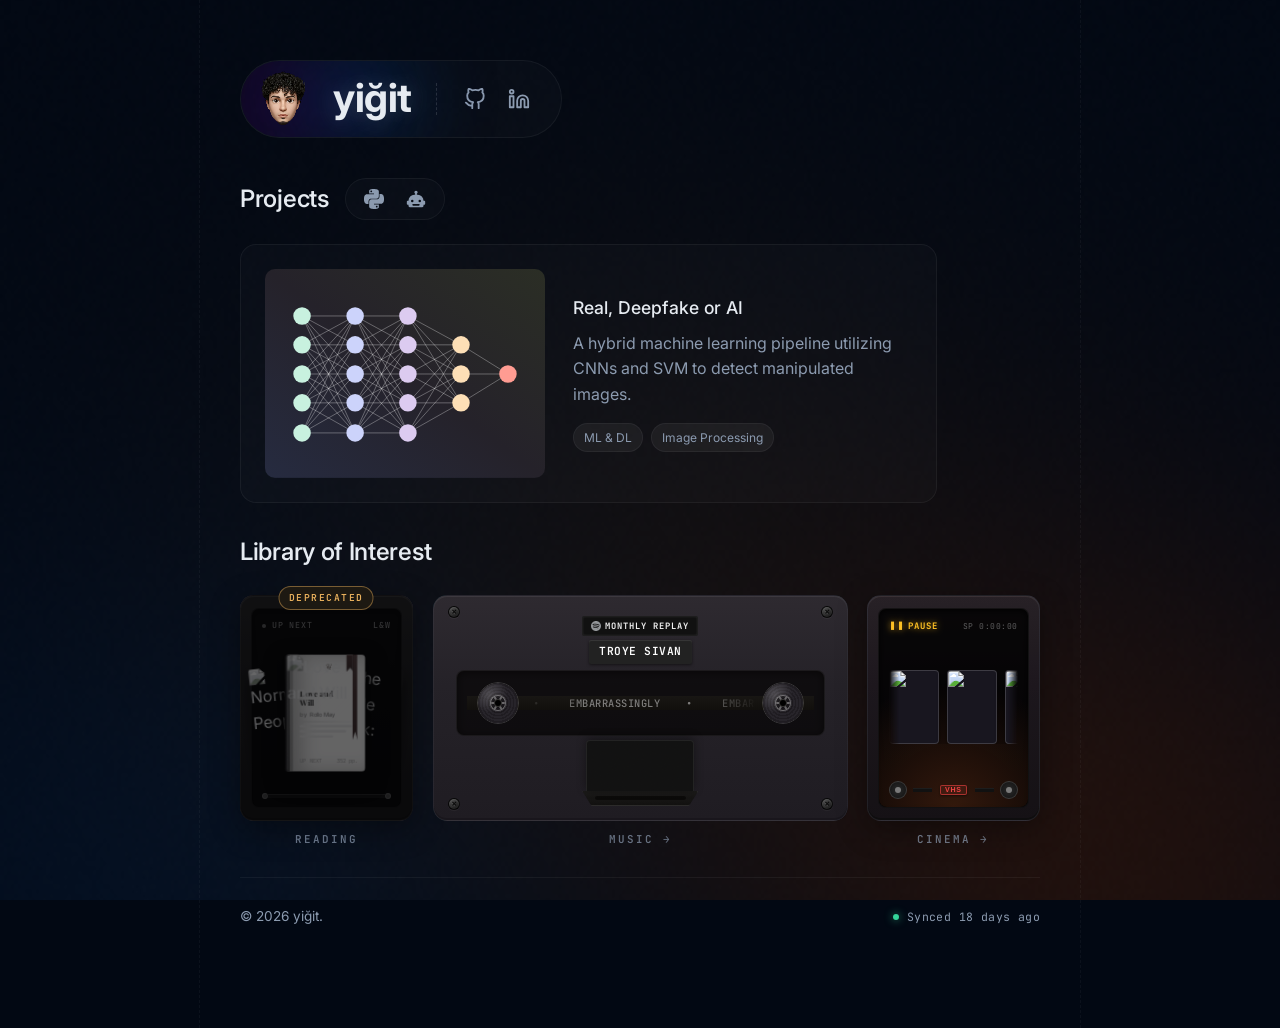
==== index.html @ b2c23e12 "Batch E: defer hidden Music panes, align fonts, optimize mesh painter (B-08, WK-02, B-16, B-17, B-19" ====
<!DOCTYPE html>
<html lang="en">

<head>
    <meta charset="UTF-8">
    <meta name="viewport" content="width=device-width, initial-scale=1.0">
    <title>yiğit | Portfolio</title>
    <meta name="description" content="yiğit's portfolio: machine learning projects, plus live feeds of the music, films and books I'm into.">
    <link rel="canonical" href="https://simplyigit.me/">
    <link rel="icon" href="/favicon.ico" sizes="16x16 32x32 48x48">
    <link rel="icon" type="image/png" sizes="192x192" href="/images/icon-192.png">
    <link rel="apple-touch-icon" href="/apple-touch-icon.png">
    <meta name="theme-color" content="#020813">
    <meta property="og:type" content="website">
    <meta property="og:site_name" content="yiğit">
    <meta property="og:title" content="yiğit | Portfolio">
    <meta property="og:description" content="yiğit's portfolio: machine learning projects, plus live feeds of the music, films and books I'm into.">
    <meta property="og:url" content="https://simplyigit.me/">
    <meta property="og:image" content="https://simplyigit.me/images/og/home.jpg">
    <meta property="og:image:width" content="1200">
    <meta property="og:image:height" content="630">
    <meta name="twitter:card" content="summary_large_image">
    <!-- Preconnect to Google Fonts & Image CDN -->
    <link rel="preconnect" href="https://fonts.googleapis.com">
    <link rel="preconnect" href="https://fonts.gstatic.com" crossorigin>
    <link rel="preconnect" href="https://wsrv.nl">
    <link rel="preconnect" href="https://i.scdn.co">
    <link rel="dns-prefetch" href="https://wsrv.nl">
    <!-- Inter, JetBrains Mono & Playfair Display Fonts -->
    <link href="https://fonts.googleapis.com/css2?family=Inter:wght@400;500;600;700&family=JetBrains+Mono:wght@400;500;600;700&family=Playfair+Display:ital,wght@0,700;1,400&display=swap" rel="stylesheet">
    <link rel="stylesheet" href="/assets/css/base.css?v=7.9">
    <link rel="stylesheet" href="/assets/css/home.css?v=7.8">
    <script src="/assets/js/vt-nav.js?v=7.11"></script>
    <script>window.__PREFETCH_DASHBOARD__ = fetch("/api/dashboard", { priority: "high" }).then(r => r.ok ? r.json() : null).catch(() => null);</script>
    <!-- In <head> and render-blocking: the first frame already holds the content that page
         transitions morph into (deferred like every module script, so it still runs after parsing) -->
    <link rel="modulepreload" href="/assets/js/modules/core.js">
    <link rel="modulepreload" href="/assets/js/modules/avatar-depth.js">
    <link rel="modulepreload" href="/assets/js/modules/cache.js">
    <link rel="modulepreload" href="/assets/js/modules/live-data.js">
    <link rel="modulepreload" href="/assets/js/modules/music-text.js">
    <link rel="modulepreload" href="/assets/js/modules/preview-player.js">
    <link rel="modulepreload" href="/assets/js/modules/genie-morph.js">
    <script type="module" src="/assets/js/pages/index.js?v=7.13" blocking="render"></script>
</head>

<body>
    <div id="ambient-mesh" aria-hidden="true">
        <div class="orb orb-1"></div>
        <div class="orb orb-2"></div>
        <div class="orb orb-3"></div>
    </div>
    <div class="container fade-in">
        <header class="hero home-hero fade-in">

            <div class="social-tube unified-hero-tube">
                <div class="hero-glow-1"></div>
                <div class="hero-glow-2"></div>
                <img src="/images/pp.webp" alt="Memoji" class="avatar-memoji" fetchpriority="high" width="52" height="52">
                <h1 class="gradient-text hero-name">yiğit</h1>

                <div class="hero-social-divider">
                    <a href="https://github.com/simplyigit" target="_blank" rel="noopener noreferrer"
                        class="social-icon github" aria-label="GitHub">
                        <svg viewBox="0 0 24 24" width="22" height="22" stroke="currentColor" stroke-width="2"
                            fill="none" stroke-linecap="round" stroke-linejoin="round" aria-hidden="true" focusable="false">
                            <path
                                d="M9 19c-5 1.5-5-2.5-7-3m14 6v-3.87a3.37 3.37 0 0 0-.94-2.61c3.14-.35 6.44-1.54 6.44-7A5.44 5.44 0 0 0 20 4.77 5.07 5.07 0 0 0 19.91 1S18.73.65 16 2.48a13.38 13.38 0 0 0-7 0C6.27.65 5.09 1 5.09 1A5.07 5.07 0 0 0 5 4.77a5.44 5.44 0 0 0-1.5 3.78c0 5.42 3.3 6.61 6.44 7A3.37 3.37 0 0 0 9 18.13V22">
                            </path>
                        </svg>
                    </a>
                    <a href="https://linkedin.com/in/yiğit-erdem" target="_blank" rel="noopener noreferrer"
                        class="social-icon linkedin" aria-label="LinkedIn">
                        <svg viewBox="0 0 24 24" width="22" height="22" stroke="currentColor" stroke-width="2"
                            fill="none" stroke-linecap="round" stroke-linejoin="round" aria-hidden="true" focusable="false">
                            <path d="M16 8a6 6 0 0 1 6 6v7h-4v-7a2 2 0 0 0-2-2 2 2 0 0 0-2 2v7h-4v-7a6 6 0 0 1 6-6z">
                            </path>
                            <rect x="2" y="9" width="4" height="12"></rect>
                            <circle cx="4" cy="4" r="2"></circle>
                        </svg>
                    </a>
                </div>
            </div>
        </header>

        <main>
        <section class="section">
            <div class="section-header">
                <h2 class="section-title">Projects</h2>
                <div class="social-tube tech-tube">
                    <span class="social-icon python"
                        role="img" aria-label="Python" title="Python">
                        <svg viewBox="0 0 24 24" width="20" height="20" fill="currentColor" class="tech-icon python"
                            aria-hidden="true">
                            <title>Python</title>
                            <path
                                d="M14.25.18l.9.2.73.26.59.3.45.32.34.34.25.34.16.33.1.3.04.26.02.2-.01.13V8.5l-.05.63-.13.55-.21.46-.26.38-.3.31-.33.25-.35.19-.35.14-.33.1-.3.07-.26.04-.21.02H8.77l-.69.05-.59.14-.5.22-.41.27-.33.32-.27.35-.2.36-.15.37-.1.35-.07.32-.04.27-.02.21v3.06H3.17l-.21-.03-.28-.07-.32-.12-.35-.18-.36-.26-.36-.36-.35-.46-.32-.59-.28-.73-.21-.88-.14-1.05-.05-1.23.06-1.22.16-1.04.24-.87.32-.71.36-.57.4-.44.42-.33.42-.24.4-.16.36-.1.32-.05.24-.01h.16l.06.01h8.16v-.83H6.18l-.01-2.75-.02-.37.05-.34.11-.31.17-.28.25-.26.31-.23.38-.2.44-.18.51-.15.58-.12.64-.1.71-.06.77-.04.84-.02 1.27.05zm-6.3 1.98l-.23.33-.08.41.08.41.23.34.33.22.41.09.41-.09.33-.22.23-.34.08-.41-.08-.41-.23-.33-.33-.22-.41-.09-.41.09zm13.09 3.95l.28.06.32.12.35.18.36.27.36.35.35.47.32.59.28.73.21.88.14 1.04.05 1.23-.06 1.23-.16 1.04-.24.86-.32.71-.36.57-.4.45-.42.33-.42.24-.4.16-.36.09-.32.05-.24.02-.16-.01h-8.22v.82h5.84l.01 2.76.02.36-.05.34-.11.31-.17.29-.25.25-.31.24-.38.2-.44.17-.51.15-.58.13-.64.09-.71.07-.77.04-.84.01-1.27-.04-1.07-.14-.9-.2-.73-.25-.59-.3-.45-.33-.34-.34-.25-.34-.16-.33-.1-.3-.04-.25-.02-.2.01-.13v-5.34l.05-.64.13-.54.21-.46.26-.38.3-.32.33-.24.35-.2.35-.14.33-.1.3-.06.26-.04.21-.02.13-.01h5.84l.69-.05.59-.14.5-.21.41-.28.33-.32.27-.35.2-.36.15-.36.1-.35.07-.32.04-.28.02-.21V6.07h2.09l.14.01zm-6.47 14.25l-.23.33-.08.41.08.41.23.33.33.23.41.08.41-.08.33-.23.23-.33.08-.41-.08-.41-.23-.33-.33-.23-.41-.08-.41.08z" />
                        </svg>
                    </span>

                    <span class="social-icon ai"
                        role="img" aria-label="Artificial Intelligence" title="Artificial Intelligence">
                        <svg viewBox="0 0 24 24" width="20" height="20" fill="currentColor" class="tech-icon ai"
                            aria-hidden="true">
                            <title>Artificial Intelligence</title>
                            <path
                                d="M12 2a2 2 0 0 1 2 2c0 .74-.4 1.39-1 1.73V7h1a7 7 0 0 1 7 7h1a1 1 0 0 1 1 1v3a1 1 0 0 1-1 1h-1v1a2 2 0 0 1-2 2H5a2 2 0 0 1-2-2v-1H2a1 1 0 0 1-1-1v-3a1 1 0 0 1 1-1h1a7 7 0 0 1 7-7h1V5.73c-.6-.34-1-.99-1-1.73a2 2 0 0 1 2-2zM7.5 13a1.5 1.5 0 1 0 0 3 1.5 1.5 0 0 0 0-3zm9 0a1.5 1.5 0 1 0 0 3 1.5 1.5 0 0 0 0-3zm-8 5a1 1 0 0 0 0 2h7a1 1 0 1 0 0-2h-7z" />
                        </svg>
                    </span>
                </div>
            </div>
            <div class="projects-grid-complex" id="projects-container">
                <!-- Projects will be injected by index.js -->
            </div>
        </section>

        <section class="section">
            <div class="section-header">
                <h2 class="section-title">Library of Interest</h2>
            </div>
            <div class="library-grid">

                <!-- Books (left) - 3D Book Showcase -->
                <div class="book-link is-deprecated" id="book-card" role="group" aria-label="Reading, deprecated: Goodreads no longer shares reading data" data-caption="Reading">
                    <span class="deprecated-badge" aria-hidden="true">Deprecated</span>
                    <div class="hero-book-body">
                        <div class="book-bay">
                            <div class="book-bay-header">
                                <div class="book-bay-indicator">
                                    <span class="book-bay-dot"></span>
                                    <span id="book-bay-status">READING</span>
                                </div>
                                <div class="book-bay-counter" id="book-bay-initials">L&W</div>
                            </div>

                            <div class="book-shelf-stage" id="index-books-container">
                                <div class="book-shelf-item book-shelf-left">
                                    <div class="spine-bounce sk-book-side"></div>
                                </div>
                                <div class="book-shelf-item book-shelf-right">
                                    <div class="spine-bounce sk-book-side"></div>
                                </div>
                                <div class="book-shelf-item book-shelf-center" id="hero-book-wrapper">
                                    <div class="book-3d-obj" id="hero-book-obj">
                                        <div class="book-obj-spine"></div>
                                        <div class="book-obj-base">
                                            <div class="book-pages-edge-right"></div>
                                        </div>
                                        <div class="book-front-cover-assembly">
                                            <div class="book-cover-outside">
                                                <div class="spine-bounce sk-book-hero"></div>
                                            </div>
                                        </div>
                                    </div>
                                </div>
                            </div>

                            <div class="book-shelf-ledge">
                                <div class="shelf-rivet"></div>
                                <div class="shelf-plank"></div>
                                <div class="shelf-rivet"></div>
                            </div>
                        </div>
                    </div>
                </div>

                <!-- Cassette (center). The slot also holds the preview button, which can't live inside the link -->
                <div class="cassette-slot" id="cassette-slot">
                <a href="/library/music" class="cassette-link fun-aoty" id="cassette-card" data-caption="Music">
                    <span class="visually-hidden">Music: my most played tracks this month</span>
                    <div class="cassette-body" id="cassette-body" aria-hidden="true">
                        <div class="cassette-screw screw-tl"></div>
                        <div class="cassette-screw screw-tr"></div>

                        <!-- Top Label: Brand & Artist -->
                        <div class="cassette-label-top">
                            <div class="cassette-label-brand">
                                <svg viewBox="0 0 24 24" width="10" height="10" fill="currentColor" aria-hidden="true" focusable="false">
                                    <path
                                        d="M12 0C5.4 0 0 5.4 0 12s5.4 12 12 12 12-5.4 12-12S18.66 0 12 0zm5.521 17.34c-.24.359-.66.48-1.021.24-2.82-1.74-6.36-2.101-10.561-1.141-.418.122-.779-.179-.899-.539-.12-.421.18-.78.54-.9 4.56-1.021 8.52-.6 11.64 1.32.42.18.54.659.3 1.02zm1.44-3.3c-.301.42-.841.6-1.262.3-3.239-1.98-8.159-2.58-11.939-1.38-.479.12-1.02-.12-1.14-.6-.12-.48.12-1.021.6-1.141C9.6 9.9 15 10.561 18.72 12.84c.361.181.54.78.24 1.2zm.12-3.36C15.24 8.4 8.82 8.16 5.16 9.301c-.6.179-1.2-.181-1.38-.721-.18-.601.18-1.2.72-1.38 4.26-1.26 11.28-1.02 15.721 1.621.539.3.719 1.02.419 1.56-.239.54-.959.72-1.56.3z" />
                                </svg>
                                <span>MONTHLY REPLAY</span>
                            </div>
                            <div class="cassette-label-artist" id="cassette-artist-name">
                                <div class="spine-bounce sk-artist"></div>
                            </div>
                        </div>

                        <!-- Centered Window: Spools & Song Title -->
                        <div class="cassette-window">
                            <div class="tape-strand"></div>

                            <div class="spool spool-left" id="spool-left">
                                <div class="spool-inner">
                                    <div class="spool-hub">
                                        <div class="spool-spoke"></div>
                                        <div class="spool-spoke"></div>
                                        <div class="spool-spoke"></div>
                                    </div>
                                </div>
                            </div>

                            <div class="cassette-song-on-tape" id="cassette-song-title">
                                <div class="cassette-song-marquee">
                                    <div class="spine-bounce sk-title"></div>
                                </div>
                            </div>

                            <div class="spool spool-right" id="spool-right">
                                <div class="spool-inner">
                                    <div class="spool-hub">
                                        <div class="spool-spoke"></div>
                                        <div class="spool-spoke"></div>
                                        <div class="spool-spoke"></div>
                                    </div>
                                </div>
                            </div>
                        </div>

                        <!-- Bottom Shield: Cover Art -->
                        <div class="cassette-bottom-area">
                            <div class="cassette-cover-art-wrapper">
                                <div class="cassette-cover-art" id="cassette-cover-art"></div>
                            </div>
                            <div class="cassette-head">
                                <div class="cassette-head-inner"></div>
                            </div>
                        </div>

                        <div class="cassette-screw screw-bl"></div>
                        <div class="cassette-screw screw-br"></div>
                    </div>
                </a>
                <!-- Deck key: plays a 30-second preview of the #1 track (shown once the data has one) -->
                <button type="button" class="cassette-play" id="cassette-play" aria-pressed="false" hidden>
                    <svg class="cassette-play-icon icon-play" viewBox="0 0 10 10" width="8" height="8" aria-hidden="true"><path d="M1.5 .5v9L9 5z" fill="currentColor"/></svg>
                    <svg class="cassette-play-icon icon-pause" viewBox="0 0 10 10" width="8" height="8" aria-hidden="true"><path d="M1.5 1H4v8H1.5zM6 1h2.5v8H6z" fill="currentColor"/></svg>
                    <span class="cassette-play-time" id="cassette-play-time">0:30</span>
                </button>
                </div>

                <!-- Movies (right) - Retro VHS Cassette -->
                <a href="/library/cinema" class="vhs-link" id="vhs-card" data-caption="Cinema">
                    <span class="visually-hidden">Cinema: films I've watched lately</span>
                    <div class="vhs-body" aria-hidden="true">
                        <!-- Recessed Acrylic Tape Bay with OSD, Framed Covers, and Spools -->
                        <div class="vhs-tape-bay">
                            <div class="vhs-bay-header">
                                <div class="vhs-osd">
                                    <span class="vhs-osd-state state-play">
                                        <span class="vhs-osd-icon">▶</span> PLAY
                                    </span>
                                    <span class="vhs-osd-state state-pause">
                                        <span class="vhs-osd-icon">❚❚</span> PAUSE
                                    </span>
                                </div>
                                <div class="vhs-tape-counter">SP 0:00:00</div>
                            </div>

                            <!-- Horizontal Filmstrip Viewport -->
                            <div class="vhs-filmstrip-viewport" id="index-movies-container">
                                <div class="vhs-filmstrip-track">
                                    <div class="vhs-filmstrip-item"><div class="spine-bounce sk-poster"></div></div>
                                    <div class="vhs-filmstrip-item"><div class="spine-bounce sk-poster"></div></div>
                                    <div class="vhs-filmstrip-item"><div class="spine-bounce sk-poster"></div></div>
                                    <div class="vhs-filmstrip-item"><div class="spine-bounce sk-poster"></div></div>
                                </div>
                            </div>

                            <!-- Mini tape spools, magnetic tape strip, and VHS badge -->
                            <div class="vhs-bay-bottom">
                                <div class="vhs-mini-spool left"><div class="vhs-mini-spool-inner"></div></div>
                                <div class="vhs-spool-badge-row">
                                    <div class="vhs-tape-strip"></div>
                                    <span class="vhs-tag-red">VHS</span>
                                    <div class="vhs-tape-strip"></div>
                                </div>
                                <div class="vhs-mini-spool right"><div class="vhs-mini-spool-inner"></div></div>
                            </div>
                        </div>
                    </div>
                </a>
            </div>
        </section>

        </main>

        <footer>
            <p>&copy; 2026 yiğit.</p>
            <p class="footer-sync" id="footer-sync" hidden><span class="footer-sync-dot" aria-hidden="true"></span><time></time></p>
        </footer>
    </div>
</body>


</html>
---- assets/css/base.css ----
:root {
    --bg-color: #020813;
    --text-primary: #e6ebf1;
    --text-secondary: #8c9bb0;
    --card-bg: rgba(255, 255, 255, 0.02);
    --card-border: rgba(255, 255, 255, 0.05);
    --card-hover-border: rgba(0, 54, 143, 0.6);
    --accent: #00368f;
    --accent-color: #00368f;
    --blob-1: rgba(0, 54, 143, 0.25);
    --blob-2: rgba(255, 140, 0, 0.1);
}

@view-transition {
    navigation: auto;
}

/* Arriving via a page crossfade: skip the page's own fade-in so the incoming snapshot is fully
   painted (otherwise Safari crossfades into a near-invisible page, then fades it in again = flicker).
   Duration is zeroed rather than removing the animation, so dropping the class later never restarts it. */
html.vt-nav .fade-in {
    animation-duration: 0s !important;
    animation-delay: 0s !important;
}

.library-nav {
    view-transition-name: library-nav;
}

html {
    background-color: var(--bg-color);
}

body {
    background-color: transparent;
    color: var(--text-primary);
    font-family: 'Inter', -apple-system, BlinkMacSystemFont, "Segoe UI", Roboto, Helvetica, Arial, sans-serif;
    margin: 0;
    padding: 0;
    min-height: 100vh;
    overflow-x: hidden;
    position: relative;
    line-height: 1.6;
}

#ambient-mesh {
    position: fixed;
    top: 0;
    left: 0;
    width: 100vw;
    height: 100vh;
    width: 100dvw;
    height: 100dvh;
    z-index: -2;
    overflow: hidden;
    pointer-events: none;
}

/* Orbs provide the instant pre-JS fallback; once initAmbientMesh() runs (~5ms),
   a single floating-point triangular-dithered <canvas> takes over for zero 8-bit banding. */
.ambient-mesh-canvas {
    position: absolute;
    left: 0;
    top: -12vh;
    width: 100vw;
    height: 124vh;
    width: 100dvw;
    height: 124dvh;
    pointer-events: none;
    will-change: transform;
    transform: translate3d(0, 0, 0);
    transition: opacity 0.9s ease;
}

/* A retinted mesh (setAmbientTint) fades in over the previous one */
.ambient-mesh-canvas.is-entering {
    opacity: 0;
}

#ambient-mesh.canvas-ready .orb {
    display: none;
}

.orb {
    position: absolute;
    border-radius: 50%;
    top: 0;
    left: 0;
}

.orb-1 {
    width: calc(70vw + 480px);
    height: calc(70vh + 480px);
    background: radial-gradient(closest-side,
            rgba(16, 113, 239, 0.068) 0%,
            rgba(16, 113, 239, 0.062) 15%,
            rgba(16, 113, 239, 0.048) 32%,
            rgba(16, 113, 239, 0.031) 50%,
            rgba(16, 113, 239, 0.016) 68%,
            rgba(16, 113, 239, 0.005) 85%,
            rgba(16, 113, 239, 0) 100%);
    transform: translate3d(calc(var(--bg-x1, 20vw) - 50%), calc(var(--bg-y1, 20vh) - 50%), 0);
}

.orb-2 {
    width: calc(60vw + 480px);
    height: calc(60vh + 480px);
    background: radial-gradient(closest-side,
            rgba(170, 0, 239, 0.088) 0%,
            rgba(170, 0, 239, 0.08) 15%,
            rgba(170, 0, 239, 0.062) 32%,
            rgba(170, 0, 239, 0.04) 50%,
            rgba(170, 0, 239, 0.02) 68%,
            rgba(170, 0, 239, 0.007) 85%,
            rgba(170, 0, 239, 0) 100%);
    transform: translate3d(calc(var(--bg-x2, 80vw) - 50%), calc(var(--bg-y2, 80vh) - 50%), 0);
}

.orb-3 {
    width: calc(80vw + 480px);
    height: calc(80vh + 480px);
    background: radial-gradient(closest-side,
            rgba(0, 226, 203, 0.05) 0%,
            rgba(0, 226, 203, 0.045) 15%,
            rgba(0, 226, 203, 0.035) 32%,
            rgba(0, 226, 203, 0.023) 50%,
            rgba(0, 226, 203, 0.012) 68%,
            rgba(0, 226, 203, 0.004) 85%,
            rgba(0, 226, 203, 0) 100%);
    transform: translate3d(calc(var(--bg-x3, 50vw) - 50%), calc(var(--bg-y3, 50vh) - 50%), 0);
}

.container {
    max-width: 800px;
    margin: 0 auto;
    padding: 60px 40px 100px 40px;
    border-left: 1px dashed rgba(255, 255, 255, 0.04);
    border-right: 1px dashed rgba(255, 255, 255, 0.04);
}

.hero {
    margin-bottom: 40px;
    display: flex;
    flex-direction: column;
    gap: 12px;
}

h1 {
    font-size: 3rem;
    font-weight: 700;
    letter-spacing: -0.5px;
    margin: 0;
}

::selection {
    background: rgba(0, 54, 143, 0.6);
    color: #fff;
}

h2.section-title {
    font-size: 1.5rem;
    font-weight: 550;
    margin: 0 0 24px 0;
    color: var(--text-primary);
    letter-spacing: -0.3px;
    opacity: 0.9;
}

h3 {
    font-size: 1.1rem;
    font-weight: 500;
    margin: 0 0 8px 0;
}

p {
    color: var(--text-secondary);
    font-size: 1rem;
    margin: 0;
}

.hero .subtitle {
    font-size: 1.2rem;
    max-width: 500px;
}

.section {
    margin-bottom: 30px;
}


/* Layout overrides */
.glass-card {
    background: var(--card-bg);
    border: 1px solid var(--card-border);
    backdrop-filter: blur(16px);
    -webkit-backdrop-filter: blur(16px);
    border-radius: 16px;
    padding: 24px;
    transition: transform 0.6s cubic-bezier(0.16, 1, 0.3, 1), box-shadow 0.6s cubic-bezier(0.16, 1, 0.3, 1), border-color 0.6s ease;
    position: relative;
    overflow: hidden;
    text-decoration: none;
    color: inherit;
    display: flex;
}

.glass-card::before {
    content: '';
    position: absolute;
    top: 0;
    left: 0;
    right: 0;
    bottom: 0;
    background: radial-gradient(600px circle at var(--mouse-x) var(--mouse-y), rgba(255, 255, 255, 0.035), transparent 45%);
    opacity: 0;
    transition: opacity 0.8s ease;
    pointer-events: none;
}

.glass-card:hover {
    border-color: var(--card-hover-border);
    box-shadow: 0 10px 40px -10px rgba(0, 0, 0, 0.6);
}

.glass-card:hover::before {
    opacity: 1;
}

.arrow {
    transition: transform 0.3s ease;
    display: inline-block;
}

.list-card {
    flex-direction: row;
    justify-content: space-between;
    align-items: center;
    padding: 24px 32px;
}

.back-btn,
.repo-btn {
    display: inline-flex;
    padding: 10px 16px;
    align-items: center;
    justify-content: center;
    border-radius: 12px;
    width: max-content;
    height: fit-content;
    font-size: 0.95rem;
    font-weight: 500;
}

.social-tube {
    display: flex;
    gap: 16px;
    align-items: center;
    background: var(--card-bg);
    border: 1px solid var(--card-border);
    backdrop-filter: blur(16px);
    -webkit-backdrop-filter: blur(16px);
    border-radius: 50px;
    padding: 8px 20px;
    height: fit-content;
    position: relative;
    overflow: hidden;
}

footer {
    border-top: 1px solid var(--card-border);
    padding-top: 28px;
    display: flex;
    align-items: center;
    justify-content: space-between;
    flex-wrap: wrap;
    gap: 10px 24px;
    font-size: 0.85rem;
    color: var(--text-secondary);
}

footer p {
    font-size: inherit;
}

/* "Synced 12 min ago": when the hourly data sync last ran (core.js showSyncedAt) */
.footer-sync {
    display: inline-flex;
    align-items: center;
    gap: 8px;
    font-family: 'JetBrains Mono', ui-monospace, SFMono-Regular, Menlo, monospace;
    font-size: 0.72rem;
    letter-spacing: 0.4px;
}

.footer-sync[hidden] {
    display: none;
}

.footer-sync-dot {
    width: 6px;
    height: 6px;
    border-radius: 50%;
    background: #34d399;
    box-shadow: 0 0 8px rgba(52, 211, 153, 0.7);
}

/* Animations */
.reveal {
    opacity: 0;
    transform: translateY(30px) scale(0.98);
    transition: all 0.8s cubic-bezier(0.16, 1, 0.3, 1);
}

.reveal.active {
    opacity: 1;
    transform: translateY(0) scale(1);
}

.fade-in {
    opacity: 0;
    transform: translateY(20px);
    animation: fadeIn 0.8s cubic-bezier(0.16, 1, 0.3, 1) forwards;
}

@keyframes fadeIn {
    to {
        opacity: 1;
        transform: translateY(0);
    }
}

.delay-1 {
    animation-delay: 0.1s;
}

.shelf-plank {
    flex: 1;
    height: 3px;
    background: #111;
    border-top: 1px solid rgba(255, 255, 255, 0.08);
    box-shadow: 0 -1px 3px rgba(0, 0, 0, 0.5);
}

.shelf-rivet {
    width: 4px;
    height: 4px;
    border-radius: 50%;
    background: #444;
    border: 1px solid rgba(255, 255, 255, 0.1);
}

/* Don't animate marquee while loading skeleton is displayed */
.cassette-song-marquee:has(.spine-bounce) {
    animation: none;
}

/* Local Hero Glow Layout */
.hero {
    position: relative;
}

.spotify-track-card,
.classical-book-card {
    text-decoration: none !important;
    color: inherit !important;
}


/* Movies Layout Architecture */

  /* Section header */
  .section-title { font-family: 'Inter', -apple-system, sans-serif; font-size: 1.3rem; font-weight: 550; letter-spacing: -0.3px; color: #e6ebf1; margin-bottom: 24px; }


/* ======================================================== */
/*   LIBRARY NAVIGATION (top bar of the library pages)      */
/* ======================================================== */
.library-nav {
    display: inline-flex;
    align-items: center;
    gap: 2px;
    box-sizing: border-box;
    padding: 4px;
    border-radius: 50px;
    background: rgba(255, 255, 255, 0.035);
    border: 1px solid rgba(255, 255, 255, 0.08);
    backdrop-filter: blur(20px);
    -webkit-backdrop-filter: blur(20px);
    box-shadow: 0 8px 32px rgba(0, 0, 0, 0.35), inset 0 1px 0 rgba(255, 255, 255, 0.05);
}

.lib-nav-item {
    --nav-accent: #ffffff;
    display: inline-flex;
    align-items: center;
    justify-content: center;
    gap: 8px;
    padding: 8px 16px;
    border-radius: 50px;
    color: rgba(255, 255, 255, 0.5);
    font-family: 'Inter', -apple-system, BlinkMacSystemFont, sans-serif;
    font-size: 0.85rem;
    font-weight: 500;
    white-space: nowrap;
    text-decoration: none;
    transition: color 0.25s ease, background-color 0.25s ease, box-shadow 0.25s ease;
}

.lib-nav-item svg {
    width: 16px;
    height: 16px;
    flex-shrink: 0;
    fill: none;
    stroke: currentColor;
    stroke-width: 1.8;
    stroke-linecap: round;
    stroke-linejoin: round;
    transition: color 0.25s ease;
}

.lib-nav-item:hover {
    color: rgba(255, 255, 255, 0.9);
    background: rgba(255, 255, 255, 0.05);
}

/* A deprecated page (Reading): shown in place, not a link */
.lib-nav-item.is-disabled,
.lib-nav-item.is-disabled:hover {
    color: rgba(255, 255, 255, 0.52);
    background: none;
    cursor: default;
    text-decoration: line-through;
    text-decoration-color: rgba(255, 255, 255, 0.45);
}

/* The current page: lifted, with its icon in the section's colour */
.lib-nav-item.active {
    color: rgba(255, 255, 255, 0.92);
    font-weight: 600;
}

/* The lift is its own element with its own transition name, so it slides from tab to tab as the
   library pages change instead of crossfading with the labels */
.lib-nav-item {
    position: relative;
}

.lib-nav-item > :not(.lib-nav-highlight) {
    position: relative;
}

.lib-nav-highlight {
    position: absolute;
    inset: 0;
    border-radius: 50px;
    background: rgba(255, 255, 255, 0.07);
    box-shadow: inset 0 0 0 1px rgba(255, 255, 255, 0.1);
    view-transition-name: lib-nav-highlight;
}

::view-transition-group(lib-nav-highlight) {
    animation-duration: 380ms;
    animation-timing-function: cubic-bezier(0.22, 1, 0.36, 1);
}

/* Keyboard shortcut hint (2 / 3, see core.js initLibraryKeys) */
.lib-nav-key {
    font-family: 'JetBrains Mono', ui-monospace, SFMono-Regular, Menlo, monospace;
    font-size: 0.6rem;
    font-weight: 500;
    line-height: 1;
    padding: 2px 4px;
    border-radius: 4px;
    border: 1px solid rgba(255, 255, 255, 0.14);
    color: rgba(255, 255, 255, 0.4);
}

@media (hover: none), (max-width: 768px) {
    .lib-nav-key {
        display: none;
    }
}

/* Muted section tints, only on the current page's icon */
.lib-nav-item.active svg {
    color: var(--nav-accent);
}

.lib-nav-item--cinema { --nav-accent: #8fa5bf; }
.lib-nav-item--music { --nav-accent: #93ad9c; }
.lib-nav-item--reading { --nav-accent: #b8a78d; }

/* Hidden from view, still read by screen readers and search engines (e.g. the library page headings) */
.visually-hidden {
    position: absolute;
    width: 1px;
    height: 1px;
    margin: -1px;
    padding: 0;
    overflow: hidden;
    clip: rect(0 0 0 0);
    white-space: nowrap;
    border: 0;
}

/* ======================================================== */
/*   ACCESSIBILITY: Focus Rings & Reduced Motion            */
/* ======================================================== */
:focus-visible {
    outline: 2px solid rgba(255, 255, 255, 0.4);
    outline-offset: 3px;
}

.glass-card:focus-visible,
.classical-book-card:focus-visible,
.filmstrip-card:focus-visible,
.strip-card:focus-visible,
.watchlist-card:focus-visible,
.spotify-track-card:focus-visible,
.lib-nav-item:focus-visible,
.music-tab-btn:focus-visible,
.reading-shelf-btn:focus-visible,
.detector-sample-btn:focus-visible,
.social-icon:focus-visible {
    outline: 2px solid rgba(255, 255, 255, 0.5);
    outline-offset: 4px;
}

@media (prefers-reduced-motion: reduce) {
    *,
    *::before,
    *::after {
        animation-duration: 0.01ms !important;
        animation-iteration-count: 1 !important;
        transition-duration: 0.01ms !important;
        scroll-behavior: auto !important;
    }
}

/* Touch / Non-Hover Devices: Surface Hover-Only Metadata & Micro-Interactions */

/* ======================== */
/*   RESPONSIVE OVERRIDES   */
/* ======================== */
@media screen and (max-width: 768px) {
    .container {
        padding: 36px 20px 72px 20px;
        border-left: none;
        border-right: none;
    }

    h1 {
        font-size: 2.2rem;
    }

    .glass-card:not(.back-btn):not(.repo-btn) {
        padding: 20px;
    }

    /* Subpage Hero Responsive Layout */
    .hero > div:not(.unified-hero-tube) {
        flex-wrap: wrap !important;
        gap: 10px;
    }
    .hero h1 {
        font-size: 1.8rem !important;
    }
    .hero .back-btn,
    .hero .repo-btn,
    .back-btn,
    .repo-btn {
        padding: 8px 14px !important;
        font-size: 0.85rem !important;
        white-space: nowrap;
    }
    .hero .subtitle {
        font-size: 0.9rem !important;
    }

    /* Library navigation: its own full-width row under the buttons */
    .subpage-bar > .library-nav {
        order: 2;
        width: 100%;
    }
    .lib-nav-item {
        flex: 1;
        padding: 8px 10px;
        font-size: 0.82rem;
    }

    /* Project Detail & Detector Sandbox on Mobile */
    .list-card {
        padding: 16px !important;
    }

    footer {
        flex-direction: column;
        justify-content: center;
        text-align: center;
    }
}

/* Narrow Tablets & Phones (<= 600px) */
@media screen and (max-width: 600px) {
    /* 2-Tier Subpage Header Bar so buttons & title never collide */
    .hero > div:not(.unified-hero-tube) {
        display: grid !important;
        grid-template-columns: auto auto;
        justify-content: space-between;
        align-items: center !important;
        row-gap: 14px;
        width: 100%;
    }

    .hero > div:not(.unified-hero-tube) > .library-nav {
        grid-column: 1 / -1;
        order: 2;
    }
}

/* Compact Phones (<= 480px) */
@media screen and (max-width: 480px) {
    .container {
        padding: 28px 16px 64px 16px;
    }
}

/* ==========================================================================
   Zero-Flicker Data Sync & View Transition Morphing
   ========================================================================== */

.morph-settled .fade-in,
.morph-settled.fade-in {
    animation: none !important;
    opacity: 1 !important;
    transform: none !important;
}

/* Card-level view-transition-names are ONLY active during same-document data morphs.
   During cross-document page navigation they are disabled so the page crossfades as one clean layer. */
html:not(.vt-data-morph) [style*="view-transition-name"] {
    view-transition-name: none !important;
}

/* Page crossfade: crisp ease-in-out for regular page navigations */
::view-transition-old(root),
::view-transition-new(root) {
    animation-duration: 280ms;
    animation-timing-function: cubic-bezier(0.83, 0, 0.17, 1);
}

/* The one element that morphs between a homepage library object and its page, when the leaving
   page had no readable cover image for the WebGL Genie (vt-nav.js) */
html:root .vt-morph.vt-morph {
    view-transition-name: page-morph !important;
}

::view-transition-group(page-morph) {
    animation-duration: 420ms;
    animation-timing-function: cubic-bezier(0.83, 0, 0.17, 1);
}

/* The two ends differ in shape (a wide cassette label and a square cover): crop, don't stretch */
::view-transition-old(page-morph),
::view-transition-new(page-morph) {
    width: 100%;
    height: 100%;
    object-fit: cover;
    overflow: clip; /* snapshots may paint past their box (that's how shadows travel): not these */
    animation-duration: 420ms;
    animation-timing-function: cubic-bezier(0.83, 0, 0.17, 1);
}

/* WebGL macOS Genie cover morph overlay (modules/genie-morph.js) */
.vt-genie-canvas {
    position: fixed;
    inset: 0;
    width: 100vw;
    height: 100vh;
    width: 100dvw;
    height: 100dvh;
    pointer-events: none;
    z-index: 9999;
}

html.vt-data-morph::view-transition-group(*) {
    animation-duration: 440ms;
    animation-timing-function: cubic-bezier(0.22, 1, 0.36, 1);
}

html.vt-data-morph::view-transition-old(*),
html.vt-data-morph::view-transition-new(*) {
    animation-duration: 360ms;
    animation-timing-function: cubic-bezier(0.22, 1, 0.36, 1);
}

.data-morph-out {
    opacity: 0.18 !important;
    filter: blur(6px);
    transform: scale(0.985) translateY(3px);
    transition:
        opacity 170ms cubic-bezier(0.4, 0, 1, 1),
        filter 170ms cubic-bezier(0.4, 0, 1, 1),
        transform 170ms cubic-bezier(0.4, 0, 1, 1) !important;
    pointer-events: none;
}

.data-morph-in {
    animation: dataMorphIn 440ms cubic-bezier(0.16, 1, 0.3, 1) forwards;
}

@keyframes dataMorphIn {
    0% {
        opacity: 0.18;
        filter: blur(6px);
        transform: scale(0.985) translateY(-3px);
    }
    100% {
        opacity: 1;
        filter: blur(0px);
        transform: scale(1) translateY(0);
    }
}

.text-morph-out {
    opacity: 0 !important;
    filter: blur(3px);
    transform: translateY(3px) scale(0.96);
    transition:
        opacity 135ms ease-in,
        filter 135ms ease-in,
        transform 135ms ease-in !important;
}

.text-morph-in {
    animation: textMorphIn 340ms cubic-bezier(0.16, 1, 0.3, 1) forwards;
}

@keyframes textMorphIn {
    0% {
        opacity: 0;
        filter: blur(3px);
        transform: translateY(-3px) scale(1.04);
    }
    100% {
        opacity: 1;
        filter: blur(0px);
        transform: translateY(0) scale(1);
    }
}

/* Reduced motion: pages still crossfade, but nothing flies or slides between them */
@media (prefers-reduced-motion: reduce) {
    html:root .vt-morph.vt-morph,
    .lib-nav-highlight {
        view-transition-name: none !important;
    }
}

@media (prefers-reduced-motion: reduce) {
    html.vt-data-morph::view-transition-group(*),
    html.vt-data-morph::view-transition-old(*),
    html.vt-data-morph::view-transition-new(*) {
        animation-duration: 0.01ms !important;
    }
}

/* Pause all looping decorative animations while the page is hidden or the window is unfocused,
   so the browser can go fully idle (one-shot entrance animations are intentionally left alone). */
html.page-inactive :is(
    .nn-art line,
    .nn-art circle,
    .nn-art text,
    .vhs-mini-spool-inner,
    .vhs-filmstrip-track,
    .cassette-song-marquee,
    .spine-bounce,
    .spool-inner,
    .hero-glow-1,
    .hero-glow-2
) {
    animation-play-state: paused !important;
}

/* ======================================================== */
/*   SUBPAGE HEADER & BUTTONS                               */
/* ======================================================== */
.subpage-hero {
    align-items: center;
    text-align: center;
}

/* Back button | library nav (truly centred, whatever the buttons' widths) | source button */
.subpage-bar {
    display: grid;
    grid-template-columns: 1fr auto 1fr;
    align-items: center;
    gap: 12px;
    width: 100%;
}

.subpage-bar > .back-btn {
    justify-self: start;
}

.subpage-bar > .repo-btn {
    justify-self: end;
}

.subpage-title {
    margin: 0;
}

/* Serif pages set Playfair on the header; keep the button bar in the body's font stack. The whole
   stack matters: Inter's web subset has no arrow glyphs, so the → in the buttons comes from the
   first fallback, which must be the same font as on the other pages */
.subpage-hero--serif .subpage-bar {
    font-family: 'Inter', -apple-system, BlinkMacSystemFont, "Segoe UI", Roboto, Helvetica, Arial, sans-serif;
}

.subpage-hero--serif .subpage-title {
    font-family: 'Playfair Display', serif;
}

.subpage-hero .subtitle {
    max-width: 600px;
    color: var(--text-secondary);
    line-height: 1.6;
    margin-top: 8px;
}

.subpage-hero--serif .subtitle {
    font-family: 'Playfair Display', serif;
    font-style: italic;
    font-size: 1.1rem;
}

.arrow-back {
    transform: rotate(180deg);
    margin-right: 8px;
}

.arrow-forward {
    margin-left: 8px;
}

.btn-icon {
    margin-right: 8px;
}

.empty-note {
    color: var(--text-secondary);
}
---- assets/css/home.css ----
.gradient-text {
    color: var(--text-primary);
    text-shadow: 0 0 25px rgba(255, 255, 255, 0.2);
}

/* Complex Grid Setup */
.projects-grid-complex {
    display: grid;
    grid-template-columns: repeat(3, 1fr);
    grid-auto-rows: auto;
    gap: 20px;
}

.library-grid {
    display: grid;
    grid-template-columns: minmax(0, 1fr) minmax(0, 2.4fr) minmax(0, 1fr);
    gap: 20px;
    align-items: stretch;
}

.default-card {
    flex-direction: column;
}

.wide-card {
    grid-column: span 2;
    flex-direction: row;
    align-items: center;
    gap: 32px;
}

.full-wide-card {
    grid-column: span 3;
    flex-direction: row;
    align-items: center;
}

.card-visual {
    flex: 1;
    display: flex;
    justify-content: center;
    align-items: center;
}

.card-visual img {
    width: 100%;
    height: auto;
    border-radius: 8px;
    display: block;
}

.card-content {
    flex: 1;
    display: flex;
    flex-direction: column;
    justify-content: center;
}

.glass-card .tags {
    margin-top: 16px;
    display: flex;
    gap: 8px;
    flex-wrap: wrap;
}

.tag {
    font-size: 0.75rem;
    padding: 4px 10px;
    background: rgba(255, 255, 255, 0.05);
    border: 1px solid rgba(255, 255, 255, 0.05);
    border-radius: 20px;
    color: var(--text-secondary);
}

/* Visual Placeholders matching Mockup */
.project-real .card-visual {
    background: radial-gradient(circle at center, rgba(120, 110, 255, 0.1), transparent);
}

/* The project image sets the card's height, so the card's padding is the same gap above, below and to
   its left. The card hugs its text, so the gap to its right is that same padding too: the text column
   starts at this width and index.js (fitCardToText) narrows it to the longest line. */
.project-real.wide-card {
    grid-column: 1 / -1;
    box-sizing: border-box;
    width: fit-content;
    max-width: 100%;
    gap: 28px;
}

.project-real.wide-card .card-content {
    flex: 0 1 auto;
    width: 322px;
}

.project-real .card-visual {
    flex: 0 0 280px;
    aspect-ratio: 960 / 716;
    overflow: hidden;
    border-radius: 10px;
}

/* AOTY Card */
.fun-aoty {
    background: linear-gradient(135deg, rgba(20, 50, 60, 0.6), rgba(0, 0, 0, 0.3));
}

.social-icon {
    color: var(--text-secondary);
    transition: color 0.3s ease, transform 0.5s ease;
    display: inline-flex;
    align-items: center;
    justify-content: center;
    min-width: 28px;
    min-height: 28px;
}

.social-icon:hover {
    transform: translateY(-1px) scale(1.06);
}

.social-icon.github:hover {
    color: #ffffff;
}

.social-icon.linkedin:hover {
    color: #0077b5;
}

.social-icon.python:hover {
    color: #3776AB;
}

.social-icon.ai:hover {
    color: #38bdf8;
}


/* ======================== */
/*   VINTAGE BOOK CARD      */
/* ======================== */

.book-link {
    display: block;
    text-decoration: none;
    color: inherit;
    border-radius: 14px;
    transition: transform 0.4s cubic-bezier(0.25, 1, 0.5, 1), box-shadow 0.4s ease;
    min-width: 0;
    min-height: 218px;
    will-change: transform;
    height: 100%;
}

.book-link:not(.is-deprecated):hover,
.book-link:not(.is-deprecated):focus-visible {
    transform: translateY(-4px);
    box-shadow: 0 16px 40px rgba(0, 0, 0, 0.35);
}

.hero-book-body {
    background: linear-gradient(180deg, #24222a 0%, #1a1820 40%, #131217 100%);
    border-radius: 14px;
    padding: 12px 10px 12px;
    position: relative;
    display: flex;
    flex-direction: column;
    justify-content: center;
    align-items: stretch;
    box-shadow:
        inset 0 1px 0 rgba(255, 255, 255, 0.08),
        inset 0 -2px 0 rgba(0, 0, 0, 0.3),
        0 8px 30px rgba(0, 0, 0, 0.35);
    border: 1px solid rgba(255, 255, 255, 0.06);
    overflow: hidden;
    height: 100%;
    box-sizing: border-box;
}

/* Recessed Deep Black Book Bay - EXACT match with .vhs-tape-bay */
.book-bay {
    background: rgba(0, 0, 0, 0.78);
    border-radius: 8px;
    padding: 10px 10px 8px;
    display: flex;
    flex-direction: column;
    align-items: center;
    justify-content: space-between;
    position: relative;
    border: 1px solid rgba(255, 255, 255, 0.05);
    box-shadow: inset 0 2px 6px rgba(0, 0, 0, 0.8);
    margin: 0;
    z-index: 2;
    height: 100%;
    width: 100%;
    flex: 1;
    box-sizing: border-box;
    overflow: visible; /* Allows books to pop forward and extend OVER the dark background */
}

/* Bay Top: Minimal tactile indicator row */
.book-bay-header {
    display: flex;
    align-items: center;
    justify-content: space-between;
    width: 100%;
    padding: 0 2px;
}

.book-bay-indicator {
    display: flex;
    align-items: center;
    gap: 6px;
    font-family: 'JetBrains Mono', monospace;
    font-size: 0.52rem;
    font-weight: 500;
    color: rgba(255, 255, 255, 0.45);
    letter-spacing: 0.8px;
}

.book-bay-dot {
    width: 4px;
    height: 4px;
    border-radius: 50%;
    background: rgba(255, 255, 255, 0.35);
    box-shadow: none; /* Zero neon glow */
}

.book-bay-counter {
    font-family: 'JetBrains Mono', monospace;
    font-size: 0.52rem;
    font-weight: 600;
    color: rgba(255, 255, 255, 0.45);
    letter-spacing: 1px;
}

/* Central Bookshelf Stage */
.book-shelf-stage {
    position: relative;
    width: 100%;
    height: 126px;
    display: flex;
    align-items: center;
    justify-content: center;
    perspective: 1000px;
    perspective-origin: 50% 35%;
    transform-style: preserve-3d;
    z-index: 10;
}

/* The 3 Books Layout */
.book-shelf-item {
    position: absolute;
    border-radius: 3px 4px 4px 3px;
    transition: transform 0.65s cubic-bezier(0.16, 1, 0.3, 1), opacity 0.5s ease;
}

/* Left Book (Book 3) */
.book-shelf-left {
    width: 66px;
    height: 98px;
    transform: translateX(-40px) translateY(2px) rotate(-6deg) translateZ(3px);
    z-index: 1;
    box-shadow: 0 6px 16px rgba(0, 0, 0, 0.6);
    transition: transform 0.65s cubic-bezier(0.16, 1, 0.3, 1), opacity 0.5s ease, filter 0.5s ease;
}

.book-shelf-left img {
    width: 100%;
    height: 100%;
    object-fit: cover;
    border-radius: 3px 4px 4px 3px;
    display: block;
}

/* Right Book (Book 2) */
.book-shelf-right {
    width: 66px;
    height: 98px;
    transform: translateX(40px) translateY(2px) rotate(6deg) translateZ(3px);
    z-index: 2;
    box-shadow: 0 6px 16px rgba(0, 0, 0, 0.6);
    transition: transform 0.65s cubic-bezier(0.16, 1, 0.3, 1), opacity 0.5s ease, filter 0.5s ease;
}

.book-shelf-right img {
    width: 100%;
    height: 100%;
    object-fit: cover;
    border-radius: 3px 4px 4px 3px;
    display: block;
}

/* Hover: Side books tuck back into deep background shadows within card boundaries */
.book-link:not(.is-deprecated):hover .book-shelf-left,
.book-link:not(.is-deprecated).is-open .book-shelf-left,
.book-link:not(.is-deprecated):focus-visible .book-shelf-left {
    transform: translateX(-42px) translateY(6px) translateZ(-30px) rotate(-9deg) scale(0.85);
    opacity: 0.25;
    filter: blur(0.4px);
}

.book-link:not(.is-deprecated):hover .book-shelf-right,
.book-link:not(.is-deprecated).is-open .book-shelf-right,
.book-link:not(.is-deprecated):focus-visible .book-shelf-right {
    transform: translateX(42px) translateY(6px) translateZ(-30px) rotate(9deg) scale(0.85);
    opacity: 0.25;
    filter: blur(0.4px);
}

/* Center Hero Book Assembly */
.book-shelf-center {
    position: relative;
    width: 78px;
    height: 116px;
    z-index: 20;
    transform-style: preserve-3d;
    transition: transform 0.65s cubic-bezier(0.16, 1, 0.3, 1);
    transform: translateX(0) translateY(0) translateZ(8px);
}

.book-3d-obj {
    position: relative;
    width: 100%;
    height: 100%;
    transform-style: preserve-3d;
}

/* On hover: opens gracefully with authentic 3D perspective */
.book-link:not(.is-deprecated):hover .book-shelf-center,
.book-link:not(.is-deprecated).is-open .book-shelf-center,
.book-link:not(.is-deprecated):focus-visible .book-shelf-center {
    transform: translateX(36px) translateY(-3px) translateZ(28px) scale(1.04) rotateX(4deg) rotateY(-6deg);
}

.book-link:not(.is-deprecated):hover .book-obj-base,
.book-link:not(.is-deprecated).is-open .book-obj-base,
.book-link:not(.is-deprecated):focus-visible .book-obj-base {
    box-shadow: -10px 18px 26px rgba(0, 0, 0, 0.8), 0 6px 14px rgba(0, 0, 0, 0.5);
}

/* Spine */
.book-obj-spine {
    position: absolute;
    top: 0;
    bottom: 0;
    left: -2px;
    width: 5px;
    background: linear-gradient(90deg, #151319 0%, #322f3a 50%, #151319 100%);
    border-radius: 3px 0 0 3px;
    box-shadow: -2px 0 5px rgba(0, 0, 0, 0.5);
    z-index: 10;
}

/* Base and 3D page edges */
.book-obj-base {
    position: absolute;
    inset: 0;
    border-radius: 3px 4px 4px 3px;
    background: #1e1c24;
    box-shadow: 0 8px 22px rgba(0, 0, 0, 0.65), 0 2px 6px rgba(0, 0, 0, 0.4);
}

/* Page edge on right: only visible when opened to show remaining paper block */
.book-pages-edge-right {
    display: none;
    position: absolute;
    top: 2px;
    bottom: 2px;
    right: -2px;
    width: 3px;
    background: #e6dfd1;
    border-radius: 0 1px 1px 0;
    box-shadow: 1px 0 2px rgba(0, 0, 0, 0.3);
}

.book-link:not(.is-deprecated):hover .book-pages-edge-right,
.book-link:not(.is-deprecated).is-open .book-pages-edge-right,
.book-link:not(.is-deprecated):focus-visible .book-pages-edge-right {
    display: block;
}

/* Inside Right Page Spread */
.book-page-spread-right {
    position: absolute;
    inset: 0;
    background: #fbf8f1;
    border-radius: 2px 4px 4px 2px;
    box-shadow: inset 14px 0 18px rgba(0, 0, 0, 0.25), inset 0 0 4px rgba(0, 0, 0, 0.06);
    border-left: 1px solid rgba(0, 0, 0, 0.2);
    overflow: hidden;
    padding: 8px 8px 6px 12px;
    box-sizing: border-box;
    z-index: 2;
}

.book-ribbon-drape {
    position: absolute;
    top: 0;
    right: 8px;
    width: 5px;
    height: 85px;
    background: linear-gradient(180deg, #b91c1c 0%, #991b1b 80%, #7f1d1d 100%);
    clip-path: polygon(0 0, 100% 0, 100% 100%, 50% 90%, 0 100%);
    box-shadow: 1px 2px 3px rgba(0, 0, 0, 0.3);
    z-index: 10;
}

.book-page-paper {
    display: flex;
    flex-direction: column;
    height: 100%;
    justify-content: space-between;
    color: #2b2621;
}

.book-page-header {
    text-align: center;
    font-size: 0.5rem;
    color: #92400e;
    line-height: 1;
}

.book-page-heading {
    font-family: 'Playfair Display', Georgia, serif;
    font-size: 0.48rem;
    font-weight: 700;
    line-height: 1.2;
    color: #1f1b18;
    max-height: 2.4em;
    overflow: hidden;
    text-overflow: ellipsis;
    padding-right: 12px;
}

.book-page-byline {
    font-family: 'Inter', sans-serif;
    font-size: 0.36rem;
    color: #78716c;
    margin-top: 1px;
    padding-right: 12px;
    white-space: nowrap;
    overflow: hidden;
    text-overflow: ellipsis;
}

.book-page-rule {
    height: 1px;
    background: linear-gradient(90deg, #d6d3d1 0%, rgba(214, 211, 209, 0) 100%);
    margin: 3px 0;
}

.book-page-text-lines {
    display: flex;
    flex-direction: column;
    gap: 3px;
    margin-top: 2px;
}

.page-line {
    height: 2px;
    background: #e7e5e4;
    border-radius: 1px;
}
.page-line.line-1 { width: 90%; }
.page-line.line-2 { width: 80%; }
.page-line.line-3 { width: 58%; }

.book-page-footer {
    display: flex;
    justify-content: space-between;
    align-items: center;
    font-family: 'JetBrains Mono', monospace;
    font-size: 0.34rem;
    color: #a8a29e;
}

/* Front Cover Assembly (Hinged at left edge) */
.book-front-cover-assembly {
    position: absolute;
    inset: 0;
    transform-origin: left center;
    transform-style: preserve-3d;
    transform: rotateY(0deg);
    transition: transform 0.72s cubic-bezier(0.16, 1, 0.3, 1);
    z-index: 25;
    cursor: pointer;
}

.book-link:not(.is-deprecated):hover .book-front-cover-assembly,
.book-link:not(.is-deprecated).is-open .book-front-cover-assembly,
.book-link:not(.is-deprecated):focus-visible .book-front-cover-assembly {
    transform: rotateY(-147deg);
}

.book-cover-outside,
.book-cover-inside {
    position: absolute;
    inset: 0;
    backface-visibility: hidden;
    border-radius: 3px 4px 4px 3px;
}

.book-cover-outside {
    position: relative;
    z-index: 2;
    transform: rotateY(0deg);
    border-radius: 3px 4px 4px 3px;
    box-shadow: 0 8px 22px rgba(0, 0, 0, 0.65);
    overflow: hidden;
}

.book-cover-art {
    width: 78px !important;
    height: 116px !important;
    object-fit: cover;
    border-radius: 3px 4px 4px 3px;
    display: block;
}

.book-cover-emboss-spine {
    position: absolute;
    top: 0;
    bottom: 0;
    left: 0;
    width: 6px;
    background: linear-gradient(90deg, rgba(255, 255, 255, 0.25) 0%, rgba(0, 0, 0, 0.3) 100%);
}

.book-cover-glare {
    position: absolute;
    inset: 0;
    background: linear-gradient(135deg, rgba(255, 255, 255, 0.15) 0%, rgba(255, 255, 255, 0) 60%);
    border-radius: 3px 4px 4px 3px;
    pointer-events: none;
}

.book-ribbon-tag {
    position: absolute;
    top: -3px;
    right: 12px;
    width: 7px;
    height: 20px;
    background: linear-gradient(180deg, #b91c1c 0%, #7f1d1d 100%);
    clip-path: polygon(0 0, 100% 0, 100% 100%, 50% 80%, 0 100%);
    box-shadow: 1px 2px 3px rgba(0, 0, 0, 0.4);
    z-index: 5;
}

/* Inside Left Page: Vintage Flyleaf with Ex Libris bookplate */
.book-cover-inside {
    transform: rotateY(180deg);
    background: #25222b;
    border-radius: 4px 2px 2px 4px;
    border-right: 1px solid rgba(0, 0, 0, 0.4);
    box-shadow: inset -10px 0 16px rgba(0, 0, 0, 0.55), -6px 8px 18px rgba(0, 0, 0, 0.6);
    overflow: hidden;
    padding: 6px;
    box-sizing: border-box;
    display: flex;
    align-items: center;
    justify-content: center;
}

.book-endpaper-vintage {
    width: 100%;
    height: 100%;
    border: 1px solid rgba(255, 255, 255, 0.12);
    border-radius: 2px;
    display: flex;
    align-items: center;
    justify-content: center;
    background: radial-gradient(circle, rgba(255, 255, 255, 0.06) 0%, rgba(0, 0, 0, 0.3) 100%);
}

.bookplate-seal {
    text-align: center;
    color: rgba(235, 230, 220, 0.75);
}

.bookplate-tag {
    font-family: -apple-system, BlinkMacSystemFont, 'Inter', sans-serif;
    font-size: 0.36rem;
    letter-spacing: 1.5px;
    font-weight: 700;
    color: #f59e0b;
    text-transform: uppercase;
}

.bookplate-monogram {
    font-family: 'Playfair Display', Georgia, serif;
    font-size: 1.25rem;
    font-weight: 700;
    line-height: 1.1;
    color: #f3f0e8;
    text-shadow: 0 1px 3px rgba(0, 0, 0, 0.8);
}

.bookplate-sub {
    font-family: 'JetBrains Mono', monospace;
    font-size: 0.32rem;
    letter-spacing: 1px;
    color: rgba(255, 255, 255, 0.4);
}

/* Shelf Ledge at Bottom (matching VHS bay bottom row) */
.book-shelf-ledge {
    width: 100%;
    display: flex;
    align-items: center;
    justify-content: space-between;
    padding: 0 4px;
}


/* ======================== */
/*   RETRO VHS CARD         */
/* ======================== */

.vhs-link {
    display: block;
    text-decoration: none;
    color: inherit;
    border-radius: 14px;
    transition: transform 0.4s cubic-bezier(0.25, 1, 0.5, 1), box-shadow 0.4s ease;
    min-width: 0;
    min-height: 218px;
    will-change: transform;
    height: 100%;
}

.vhs-link:hover,
.vhs-link:focus-visible {
    transform: translateY(-4px);
    box-shadow: 0 16px 40px rgba(0, 0, 0, 0.35);
}

.vhs-body {
    background: linear-gradient(180deg, #24222a 0%, #1a1820 40%, #131217 100%);
    border-radius: 14px;
    padding: 12px 10px 12px;
    position: relative;
    display: flex;
    flex-direction: column;
    justify-content: center;
    box-shadow:
        inset 0 1px 0 rgba(255, 255, 255, 0.08),
        inset 0 -2px 0 rgba(0, 0, 0, 0.3),
        0 8px 30px rgba(0, 0, 0, 0.35);
    border: 1px solid rgba(255, 255, 255, 0.06);
    overflow: hidden;
    height: 100%;
    box-sizing: border-box;
}

/* Recessed Acrylic VHS Tape Bay */
.vhs-tape-bay {
    background: rgba(0, 0, 0, 0.78);
    border-radius: 8px;
    padding: 10px 10px 8px;
    display: flex;
    flex-direction: column;
    align-items: center;
    justify-content: space-between;
    position: relative;
    border: 1px solid rgba(255, 255, 255, 0.05);
    box-shadow: inset 0 2px 6px rgba(0, 0, 0, 0.8);
    margin: 0;
    z-index: 2;
    height: 100%;
    flex: 1;
    box-sizing: border-box;
    overflow: hidden; /* clips the tracking band */
}

/* Tracking glitch as the tape starts: index.js sets .is-glitching for the length of the animation.
   A band of noise rolls down the bay while the picture tears sideways and its colours split. */
.vhs-tape-bay::after {
    content: '';
    position: absolute;
    left: 0;
    right: 0;
    top: 0;
    height: 28%;
    background:
        repeating-linear-gradient(0deg, rgba(255, 255, 255, 0.2) 0 1px, transparent 1px 3px),
        linear-gradient(180deg, transparent 0%, rgba(255, 255, 255, 0.16) 45%, rgba(255, 255, 255, 0.04) 70%, transparent 100%);
    mix-blend-mode: screen;
    opacity: 0;
    pointer-events: none;
    z-index: 3;
}

.vhs-link.is-glitching .vhs-tape-bay::after {
    animation: vhsTrackingBand 0.7s steps(12) both;
}

.vhs-link.is-glitching .vhs-filmstrip-viewport {
    animation: vhsTrackingTear 0.7s steps(1) both;
}

/* The colour split sits on the posters, not the viewport: Safari skips a filter whose element holds
   a GPU layer (the rolling .vhs-filmstrip-track), so on the viewport it never showed there */
.vhs-link.is-glitching .vhs-film-cover {
    animation: vhsTrackingSplit 0.7s steps(1) both;
}

.vhs-link.is-glitching .vhs-osd,
.vhs-link.is-glitching .vhs-tape-counter {
    animation: vhsOsdFlicker 0.7s steps(1) both;
}

@keyframes vhsTrackingBand {
    0% {
        transform: translateY(-60%);
        opacity: 1;
    }

    75% {
        opacity: 0.8;
    }

    100% {
        transform: translateY(380%);
        opacity: 0;
    }
}

@keyframes vhsTrackingTear {
    0% {
        transform: translateX(-6px) skewX(-7deg);
    }

    14% {
        transform: translateX(5px) skewX(4deg);
    }

    28% {
        transform: translate(-3px, 1px) skewX(-2deg);
    }

    44% {
        transform: translateX(3px) skewX(2deg);
    }

    60% {
        transform: translateX(-1px);
    }

    78%,
    100% {
        transform: none;
    }
}

@keyframes vhsTrackingSplit {
    0% {
        filter: drop-shadow(3px 0 0 rgba(255, 0, 70, 0.75)) drop-shadow(-3px 0 0 rgba(0, 220, 255, 0.75)) saturate(1.7);
    }

    14% {
        filter: drop-shadow(-3px 0 0 rgba(255, 0, 70, 0.7)) drop-shadow(3px 0 0 rgba(0, 220, 255, 0.7)) saturate(1.5);
    }

    28% {
        filter: drop-shadow(2px 0 0 rgba(255, 0, 70, 0.6)) drop-shadow(-2px 0 0 rgba(0, 220, 255, 0.6)) saturate(1.4);
    }

    44% {
        filter: drop-shadow(-2px 0 0 rgba(255, 0, 70, 0.5)) drop-shadow(2px 0 0 rgba(0, 220, 255, 0.5));
    }

    60% {
        filter: drop-shadow(1px 0 0 rgba(255, 0, 70, 0.4)) drop-shadow(-1px 0 0 rgba(0, 220, 255, 0.4));
    }

    78%,
    100% {
        filter: none;
    }
}

@keyframes vhsOsdFlicker {
    0%,
    24%,
    52% {
        opacity: 0.25;
    }

    12%,
    38%,
    66%,
    100% {
        opacity: 1;
    }
}

.vhs-bay-header {
    display: flex;
    align-items: center;
    justify-content: space-between;
    width: 100%;
    padding: 0 2px;
}

/* Phosphor VCR On-Screen Display with Smooth Play/Pause Transition */
.vhs-osd {
    position: relative;
    height: 14px;
    min-width: 52px;
    display: flex;
    align-items: center;
}

.vhs-osd-state {
    position: absolute;
    left: 0;
    top: 0;
    bottom: 0;
    display: flex;
    align-items: center;
    white-space: nowrap;
    font-family: 'JetBrains Mono', monospace;
    font-size: 0.56rem;
    font-weight: 700;
    letter-spacing: 1px;
    transition: opacity 0.35s cubic-bezier(0.16, 1, 0.3, 1), transform 0.35s cubic-bezier(0.16, 1, 0.3, 1);
    pointer-events: none;
}

/* The OSD matches the tape: PAUSE while the reel and counter are still, PLAY while they run */
.state-play {
    color: #00ff88;
    text-shadow: 0 0 6px rgba(0, 255, 136, 0.6);
    opacity: 0;
    transform: translateY(3px);
}

.state-pause {
    color: #fbbf24;
    text-shadow: 0 0 6px rgba(251, 191, 36, 0.7);
    opacity: 1;
    transform: translateY(0);
}

.vhs-link:hover .state-play,
.vhs-link:focus-visible .state-play,
.vhs-link.is-playing .state-play {
    opacity: 1;
    transform: translateY(0);
}

.vhs-link:hover .state-pause,
.vhs-link:focus-visible .state-pause,
.vhs-link.is-playing .state-pause {
    opacity: 0;
    transform: translateY(-3px);
}

.vhs-osd-icon {
    font-size: 0.52rem;
    margin-right: 3px;
    display: inline-block;
}

.vhs-tape-counter {
    font-family: 'JetBrains Mono', monospace;
    font-size: 0.5rem;
    color: rgba(255, 255, 255, 0.35);
    letter-spacing: 0.5px;
    transition: color 0.3s ease;
}

.vhs-link:hover .vhs-tape-counter,
.vhs-link:focus-visible .vhs-tape-counter,
.vhs-link.is-playing .vhs-tape-counter {
    color: rgba(255, 255, 255, 0.65);
}

.vhs-bay-bottom {
    display: flex;
    align-items: center;
    justify-content: space-between;
    width: 100%;
    padding: 0 4px;
}

.vhs-mini-spool {
    width: 16px;
    height: 16px;
    border-radius: 50%;
    border: 1px solid rgba(255, 255, 255, 0.15);
    background: radial-gradient(circle, #222 30%, #111 100%);
    display: flex;
    align-items: center;
    justify-content: center;
}

.vhs-mini-spool-inner {
    width: 6px;
    height: 6px;
    border-radius: 50%;
    background: #fff;
    opacity: 0.4;
    animation: spinSpool 2.4s linear infinite;
    animation-play-state: var(--movie-play-state, paused);
}

.vhs-link {
    --movie-play-state: paused;
}
.vhs-link:hover,
.vhs-link:focus-visible {
    --movie-play-state: running;
}

.vhs-spool-badge-row {
    display: flex;
    align-items: center;
    justify-content: center;
    gap: 8px;
    flex: 1;
    margin: 0 6px;
}

.vhs-tag-red {
    font-family: sans-serif;
    font-size: 0.44rem;
    font-weight: 900;
    color: #ef4444;
    border: 1px solid rgba(239, 68, 68, 0.6);
    border-radius: 2px;
    padding: 0 4px;
    letter-spacing: 0.8px;
    background: rgba(239, 68, 68, 0.1);
    display: inline-block;
    line-height: 1.2;
    box-shadow: 0 1px 2px rgba(0, 0, 0, 0.5);
}

.vhs-tape-strip {
    flex: 1;
    height: 3px;
    background: #111;
    border-top: 1px solid rgba(255, 255, 255, 0.05);
}

/* ======================== */
/*   CINEMA REEL TRACK      */
/* ======================== */
.vhs-filmstrip-viewport {
    width: 100%;
    height: 74px;
    overflow: hidden;
    position: relative;
    display: flex;
    align-items: center;
    mask-image: linear-gradient(to right, transparent 0%, black 8%, black 92%, transparent 100%);
    -webkit-mask-image: linear-gradient(to right, transparent 0%, black 8%, black 92%, transparent 100%);
}

.vhs-filmstrip-track {
    display: flex;
    align-items: center;
    gap: 8px;
    width: max-content;
    will-change: transform;
    /* Continuous smooth glide from left to right */
    animation: vhsRollLeftToRight 16s linear infinite;
    animation-play-state: paused;
}

.vhs-link:hover .vhs-filmstrip-track,
.vhs-link:focus-visible .vhs-filmstrip-track,
.vhs-link.is-playing .vhs-filmstrip-track {
    animation-play-state: running;
}

/* Left to Right translation: -50% -> 0% */
@keyframes vhsRollLeftToRight {
    0% {
        transform: translateX(-50%);
    }
    100% {
        transform: translateX(0%);
    }
}

.vhs-filmstrip-item {
    flex-shrink: 0;
    position: relative;
    display: flex;
}

.vhs-film-cover {
    width: 48px !important;
    height: 72px !important;
    border-radius: 4px;
    object-fit: cover;
    display: block;
    border: 1px solid rgba(255, 255, 255, 0.16);
    box-shadow: 0 4px 10px rgba(0, 0, 0, 0.6);
    background: #18161f;
    color: transparent;
    font-size: 0;
}

/* ======================== */
/*     CASSETTE TAPE        */
/* ======================== */

/* The cassette link and its preview button share a slot (a <button> can't live inside an <a>);
   the slot lifts on hover so the two move together */
.cassette-slot {
    position: relative;
    display: flex;
    min-width: 0;
    border-radius: 14px;
    transition: transform 0.4s cubic-bezier(0.25, 1, 0.5, 1);
    will-change: transform;
}

.cassette-slot:hover,
.cassette-slot:has(:focus-visible) {
    transform: translateY(-4px);
}

.cassette-link {
    display: block;
    flex: 1;
    text-decoration: none;
    color: inherit;
    border-radius: 14px;
    transition: box-shadow 0.4s ease;
    min-width: 0;
}

.cassette-slot:hover .cassette-link,
.cassette-link:focus-visible {
    box-shadow: 0 16px 40px rgba(0, 0, 0, 0.3);
}

.cassette-body {
    background: linear-gradient(180deg, #2d2a31 0%, #24222a 40%, #1e1c24 100%);
    border-radius: 14px;
    padding: 12px;
    position: relative;
    display: flex;
    flex-direction: column;
    justify-content: space-between;
    box-shadow:
        inset 0 1px 0 rgba(255, 255, 255, 0.07),
        inset 0 -2px 0 rgba(0, 0, 0, 0.2),
        0 8px 30px rgba(0, 0, 0, 0.35);
    border: 1px solid rgba(255, 255, 255, 0.04);
    overflow: hidden;
    height: 100%;
    box-sizing: border-box;
    -webkit-mask-image: -webkit-radial-gradient(white, black);
    mask-image: radial-gradient(white, black);
}

/* Realistic Screws */
.cassette-screw {
    position: absolute;
    width: 10px;
    height: 10px;
    border-radius: 50%;
    background: radial-gradient(circle at 30% 30%, #444, #111);
    border: 1px solid rgba(0, 0, 0, 0.8);
    box-shadow:
        inset 0 1px 2px rgba(255, 255, 255, 0.2),
        0 1px 1px rgba(255, 255, 255, 0.05);
    z-index: 5;
    display: flex;
    align-items: center;
    justify-content: center;
}

.cassette-screw::after {
    content: '+';
    color: rgba(0, 0, 0, 0.8);
    font-size: 10px;
    font-weight: 900;
    font-family: sans-serif;
    transform: rotate(45deg);
    text-shadow: 0 1px 0 rgba(255, 255, 255, 0.1);
}

/* Each library card takes a faint wash of its cover's colour (--card-art-color, set by index.js) */
.cassette-body::after,
.hero-book-body::after,
.vhs-body::after {
    content: '';
    position: absolute;
    inset: 0;
    background-color: var(--card-art-color, transparent);
    opacity: 0.1;
    mix-blend-mode: color;
    pointer-events: none;
    z-index: 1;
    transition: background-color 0.6s ease;
}

/* The book and VHS cards are mostly a near-black bay, which a colour blend can't tint:
   their bays get a low glow of the same hue instead (--card-glow-color) */
.book-bay::before,
.vhs-tape-bay::before {
    content: '';
    position: absolute;
    inset: 0;
    border-radius: inherit;
    background: radial-gradient(120% 85% at 50% 100%, var(--card-glow-color, transparent), transparent 75%);
    opacity: 0.2;
    pointer-events: none;
    z-index: -1;
}

/* Top Label: Dymo / Handwritten style */
.cassette-label-top {
    display: flex;
    flex-direction: column;
    align-items: center;
    gap: 4px;
    padding-top: 8px;
    z-index: 2;
}

.cassette-label-brand {
    display: flex;
    align-items: center;
    gap: 4px;
    background: #111;
    padding: 2px 8px;
    border-radius: 2px;
    box-shadow: inset 0 0 2px rgba(255, 255, 255, 0.1);
    border: 1px solid rgba(255, 255, 255, 0.05);
}

.cassette-label-brand span {
    font-size: 0.55rem;
    font-family: 'JetBrains Mono', monospace;
    font-weight: 700;
    letter-spacing: 1px;
    color: #eee;
    text-transform: uppercase;
}

.cassette-label-artist {
    font-family: 'JetBrains Mono', monospace;
    font-size: 0.7rem;
    color: #fff;
    background: #222;
    padding: 3px 10px;
    border-radius: 2px;
    box-shadow:
        0 1px 3px rgba(0, 0, 0, 0.5),
        inset 0 1px 1px rgba(255, 255, 255, 0.1);
    letter-spacing: 0.5px;
    max-width: 160px;
    white-space: nowrap;
    overflow: hidden;
    text-overflow: ellipsis;
    text-transform: uppercase;
    font-weight: 600;
}

/* Centered Window */
.cassette-window {
    background: rgba(0, 0, 0, 0.6);
    border-radius: 8px;
    margin: 6px 10px 0;
    /* Nudged down slightly */
    height: 64px;
    display: flex;
    align-items: center;
    justify-content: space-between;
    padding: 0 20px;
    position: relative;
    border: 1px solid rgba(255, 255, 255, 0.05);
    box-shadow: inset 0 2px 10px rgba(0, 0, 0, 0.5);
    overflow: hidden;
}

.tape-strand {
    position: absolute;
    top: 50%;
    left: 10px;
    right: 10px;
    height: 14px;
    background: linear-gradient(180deg, #1a1815 0%, #11100d 100%);
    transform: translateY(-50%);
    z-index: 0;
    opacity: 0.8;
    pointer-events: none;
}

.cassette-song-on-tape {
    z-index: 2;
    text-align: center;
    flex: 1 1 0;
    width: 0;
    min-width: 0;
    overflow: hidden;
    margin: 0 5px;
    -webkit-mask-image: linear-gradient(to right, transparent, black 25%, black 75%, transparent);
    mask-image: linear-gradient(to right, transparent, black 25%, black 75%, transparent);
    display: flex;
    justify-content: center;
}

.cassette-song-marquee {
    display: flex;
    white-space: nowrap;
    width: fit-content;
    animation: tapeMarquee var(--marquee-duration, 6s) linear infinite;
    animation-play-state: var(--tape-play-state, paused);
    will-change: transform;
    transform: translateZ(0);
}

/* Skeleton Loading Bounce */
@keyframes loadingSpine {
    0%, 100% { background: rgba(255, 255, 255, 0.05); }
    50% { background: rgba(255, 255, 255, 0.12); }
}

.spine-bounce {
    animation: loadingSpine 1.4s infinite ease-in-out;
    background: rgba(255, 255, 255, 0.07);
}


.cassette-link {
    --tape-play-state: paused;
}

/* The tape runs on hover or focus, and for as long as the preview plays */
.cassette-slot:hover .cassette-link,
.cassette-slot.is-playing .cassette-link,
.cassette-link:focus-visible {
    --tape-play-state: running;
}

/* Deck key: 30-second preview of the #1 track */
.cassette-play {
    position: absolute;
    right: 38px;
    bottom: 16px;
    z-index: 6;
    display: inline-flex;
    align-items: center;
    gap: 6px;
    padding: 5px 9px;
    border-radius: 4px;
    border: 1px solid rgba(255, 255, 255, 0.12);
    background: linear-gradient(180deg, #2c2a32 0%, #1a181e 100%);
    box-shadow: 0 2px 0 rgba(0, 0, 0, 0.65), inset 0 1px 0 rgba(255, 255, 255, 0.08);
    color: rgba(255, 255, 255, 0.65);
    font-family: 'JetBrains Mono', monospace;
    font-size: 0.56rem;
    font-weight: 700;
    letter-spacing: 1px;
    line-height: 1;
    cursor: pointer;
    transition: color 0.2s ease, border-color 0.2s ease, transform 0.1s ease, box-shadow 0.1s ease;
}

.cassette-play[hidden] {
    display: none;
}

.cassette-play:hover {
    color: #fff;
    border-color: rgba(255, 255, 255, 0.3);
}

/* Pressed in while it plays, lit amber like the VHS display */
.cassette-play:active,
.cassette-play[aria-pressed="true"] {
    transform: translateY(2px);
    box-shadow: 0 0 0 rgba(0, 0, 0, 0.65), inset 0 1px 3px rgba(0, 0, 0, 0.7);
}

.cassette-play[aria-pressed="true"] {
    color: #fbbf24;
    border-color: rgba(251, 191, 36, 0.45);
    text-shadow: 0 0 6px rgba(251, 191, 36, 0.6);
}

.cassette-play .icon-pause,
.cassette-play[aria-pressed="true"] .icon-play {
    display: none;
}

.cassette-play[aria-pressed="true"] .icon-pause {
    display: block;
}

/* Narrow phones: the key shrinks to its icon so it clears the cover art */
@media (max-width: 360px) {
    .cassette-play-time {
        display: none;
    }
}

.cassette-song-title-text {
    font-family: 'JetBrains Mono', monospace;
    font-size: 0.65rem;
    color: rgba(255, 255, 255, 0.45);
    font-weight: 500;
    text-transform: uppercase;
    letter-spacing: 0.5px;
    display: inline-block;
    padding: 0 5px;
}

/* Left to right, matching the VHS filmstrip: -1/7 (one title copy) -> 0 */
@keyframes tapeMarquee {
    0% {
        transform: translateX(calc(-100% / 7));
    }

    100% {
        transform: translateX(0);
    }
}

/* Spools */
.spool {
    --spool-size: 42px;
    width: var(--spool-size);
    height: var(--spool-size);
    border-radius: 50%;
    flex-shrink: 0;
    position: relative;
    z-index: 1;
    overflow: hidden;
    box-sizing: border-box;
    border: 1.5px solid rgba(255, 255, 255, 0.18);
    box-shadow:
        0 4px 10px rgba(0, 0, 0, 0.6),
        inset 0 0 8px rgba(0, 0, 0, 0.5);
    -webkit-mask-image: -webkit-radial-gradient(white, black);
    mask-image: radial-gradient(white, black);
}

/* Stationary metallic background and tape pack texture */
.spool::before {
    content: '';
    position: absolute;
    inset: 0;
    border-radius: 50%;
    background:
        radial-gradient(circle at 30% 30%, rgba(255, 255, 255, 0.2) 0%, rgba(255, 255, 255, 0) 45%),
        radial-gradient(circle, transparent 8px, rgba(255, 255, 255, 0.08) 8px, rgba(255, 255, 255, 0.08) 9px, transparent 9px),
        repeating-radial-gradient(circle at center,
            #1e1c22 0px, #1e1c22 1.5px,
            #26242c 1.5px, #26242c 3px);
    z-index: 0;
    pointer-events: none;
}

.spool-inner {
    width: 100%;
    height: 100%;
    border-radius: 50%;
    display: flex;
    align-items: center;
    justify-content: center;
    position: relative;
    z-index: 1;
    animation: spinSpool 2.4s linear infinite;
    animation-play-state: var(--tape-play-state, paused);
    will-change: transform;
    transform: translateZ(0);
}

/* Cassette spool hub (center spindle opening) */
.spool-hub {
    width: 16px;
    height: 16px;
    border-radius: 50%;
    border: 1.5px solid rgba(255, 255, 255, 0.35);
    background: radial-gradient(circle, #0e0d11 35%, rgba(255, 255, 255, 0.06) 100%);
    position: relative;
    display: flex;
    align-items: center;
    justify-content: center;
    box-shadow: 0 0 3px rgba(0, 0, 0, 0.8), inset 0 0 2px rgba(0, 0, 0, 0.8);
    box-sizing: border-box;
}

/* Center spindle hole */
.spool-hub::after {
    content: '';
    position: absolute;
    width: 6px;
    height: 6px;
    border-radius: 50%;
    background: #000;
    border: 1px solid rgba(255, 255, 255, 0.2);
    z-index: 2;
}

/* Cassette spindle teeth / spokes */
.spool-spoke {
    position: absolute;
    width: 100%;
    height: 2px;
    background: rgba(255, 255, 255, 0.35);
    top: 50%;
    left: 0;
    transform-origin: center center;
    border-radius: 1px;
    z-index: 1;
}

.spool-spoke:nth-child(1) { transform: translateY(-50%) rotate(0deg); }
.spool-spoke:nth-child(2) { transform: translateY(-50%) rotate(60deg); }
.spool-spoke:nth-child(3) { transform: translateY(-50%) rotate(120deg); }

@keyframes spinSpool {
    from {
        transform: rotate(0deg);
    }

    /* Clockwise: tape winds left to right */
    to {
        transform: rotate(360deg);
    }
}

/* Bottom Area: Integrated Cover Art */
.cassette-bottom-area {
    display: flex;
    flex-direction: column;
    align-items: center;
    gap: 0;
    padding-bottom: 2px;
    margin-top: 4px;
}

.cassette-cover-art-wrapper {
    width: 100px;
    height: 44px;
    background: #111;
    padding: 3px;
    border-radius: 4px 4px 0 0;
    border: 1px solid rgba(255, 255, 255, 0.08);
    border-bottom: none;
    position: relative;
    z-index: 2;
    overflow: hidden;
    box-shadow: 0 -2px 10px rgba(0, 0, 0, 0.4);
}

/* Grainy Texture for Cover Art */
.cassette-cover-art-wrapper::after {
    content: '';
    position: absolute;
    inset: 0;
    background-image: url("data:image/svg+xml,%3Csvg viewBox='0 0 200 200' xmlns='http://www.w3.org/2000/svg'%3E%3Cfilter id='noiseFilter'%3E%3CfeTurbulence type='fractalNoise' baseFrequency='0.65' numOctaves='3' stitchTiles='stitch'/%3E%3C/filter%3E%3Crect width='100%25' height='100%25' filter='url(%23noiseFilter)'/%3E%3C/svg%3E");
    opacity: 0.15;
    mix-blend-mode: overlay;
    pointer-events: none;
    z-index: 3;
}

.cassette-cover-art {
    width: 100%;
    height: 100%;
    background-image: var(--cassette-art, none);
    background-size: cover;
    background-position: center;
    opacity: 0;
    transition: opacity 0.6s ease;
    border-radius: 2px;
    filter: saturate(0.8) contrast(1.1);
}

.has-art .cassette-cover-art {
    opacity: 0.9;
}

.cassette-head {
    width: 114px;
    height: 14px;
    background: linear-gradient(180deg, #1a1a1a 0%, #111 100%);
    border-radius: 0 0 10px 10px;
    border: 1px solid rgba(255, 255, 255, 0.08);
    border-top: none;
    display: flex;
    justify-content: center;
    align-items: center;
    position: relative;
    /* Trapezoidal lock-in effect matching the wrapper */
    clip-path: polygon(0% 0%, 100% 0%, 92% 100%, 8% 100%);
}

.cassette-head-inner {
    width: 80%;
    height: 4px;
    background: #000;
    border-radius: 2px;
    opacity: 0.5;
}

@media (max-width: 768px) {
    .library-grid {
        grid-template-columns: 1fr;
    }

    .cassette-slot {
        grid-column: span 1;
        order: -1;
    }
}

.hero-glow-1,
.hero-glow-2 {
    position: absolute;
    width: 120px;
    height: 120px;
    border-radius: 50%;
    filter: blur(40px);
    z-index: 0;
    pointer-events: none;
    opacity: 0.8;
    animation: slowHeroOrbit 8s infinite alternate ease-in-out;
}

.hero-glow-1 {
    background: rgba(39, 0, 75, 0.7);
    /* Deep Purple */
    top: -20px;
    left: -20px;
}

.hero-glow-2 {
    background: rgba(6, 39, 88, 0.7);
    /* Muted Blue */
    bottom: -20px;
    left: 60px;
    animation-delay: -4s;
    animation-direction: alternate-reverse;
}

@keyframes slowHeroOrbit {
    0% {
        transform: translate(0, 0) scale(1);
    }

    100% {
        transform: translate(40px, 0) scale(1.1);
    }
}

  /* Filmstrip reel decoration */
  .filmstrip { display: flex; align-items: center; gap: 4px; margin-bottom: 14px; }

@media (prefers-reduced-motion: reduce) {
    .spool-inner,
    .cassette-song-marquee {
        animation: none !important;
    }
}
@media (hover: none) {

    .cassette-link {
        --tape-play-state: running;
    }

    .cassette-link .spool-inner {
        animation-play-state: running;
    }

    .vhs-link {
        --movie-play-state: running;
    }

    .vhs-link .vhs-filmstrip-track {
        animation-play-state: running;
    }

    /* The tape always rolls on touch screens, so the OSD always reads PLAY */
    .vhs-link .state-play {
        opacity: 1;
        transform: translateY(0);
    }

    .vhs-link .state-pause {
        opacity: 0;
    }
}
@media screen and (max-width: 768px) {

    .projects-grid-complex,
    .library-grid {
        grid-template-columns: 1fr;
    }

    .wide-card,
    .full-wide-card {
        grid-column: span 1;
        flex-direction: column;
        text-align: center;
        gap: 20px;
    }

    .card-visual {
        width: 100%;
        max-height: 220px;
        overflow: hidden;
        border-radius: 10px;
    }

    .card-visual img {
        max-height: 220px;
        object-fit: cover;
    }

    .project-real .card-visual {
        flex: none;
    }

    /* Stacked: the card and its text take the full width again */
    .project-real.wide-card,
    .project-real.wide-card .card-content {
        width: auto;
    }

    .card-content {
        align-items: center;
    }

    .glass-card .tags {
        justify-content: center;
    }

    /* Homepage Hero Pill Symmetry */
    .social-tube.unified-hero-tube {
        padding: 10px 18px 10px 14px !important;
        gap: 16px !important;
        width: fit-content;
        max-width: 100%;
        box-sizing: border-box;
    }

    .social-tube.unified-hero-tube h1 {
        font-size: 2rem !important;
    }

    .hero-social-divider {
        padding-left: 16px !important;
        gap: 14px !important;
    }

    .avatar-memoji {
        width: 44px !important;
        height: 44px !important;
        min-width: 44px !important;
        transform: scale(1.05) !important;
    }

    /* Homepage Skeuomorphic Library Cards on Mobile */
    .cassette-link {
        min-height: 218px;
    }

    .cassette-window {
        width: 100%;
        max-width: 280px;
        margin: 0 auto;
        box-sizing: border-box;
    }

    .book-shelf-stage {
        transform: scale(1.06);
        transform-origin: center bottom;
    }
}

/* ======================================================== */
/*   HOMEPAGE HERO & SECTION HEADERS                        */
/* ======================================================== */
.home-hero {
    gap: 20px;
}

.social-tube.unified-hero-tube {
    padding: 12px 28px 12px 16px;
    gap: 24px;
    width: fit-content;
    align-items: center;
}

.unified-hero-tube .avatar-memoji {
    position: relative;
    width: 52px;
    height: 52px;
    min-width: 52px;
    z-index: 1;
    transform: scale(1.15);
}

/* Memoji depth effect (avatar-depth.js): the WebGL canvas sits exactly over the image,
   which stays in place for layout and alt text */
.avatar-3d {
    position: relative;
    display: inline-flex;
    flex-shrink: 0;
    z-index: 1;
}

.unified-hero-tube .avatar-memoji.avatar-depth {
    position: absolute;
    top: 0;
    left: 0;
}

.avatar-3d.is-live > img {
    opacity: 0;
}

.unified-hero-tube .hero-name {
    position: relative;
    margin: 0;
    font-size: 2.5rem;
    line-height: 1;
    padding-bottom: 3px;
    z-index: 1;
}

.unified-hero-tube .hero-social-divider {
    display: flex;
    gap: 16px;
    align-items: center;
    border-left: 1px dashed rgba(255, 255, 255, 0.15);
    padding-left: 24px;
    height: 32px;
}

.section-header {
    display: flex;
    align-items: center;
    justify-content: flex-start;
    gap: 16px;
    margin-bottom: 24px;
}

.section-header .section-title {
    margin-bottom: 0;
}

.social-tube.tech-tube {
    margin-bottom: 0;
    padding: 6px 14px;
    width: fit-content;
    gap: 14px;
}

.tech-tube .social-icon {
    display: flex;
    align-items: center;
}

.cassette-label-brand svg {
    opacity: 0.6;
}

.cassette-screw.screw-tl { top: 10px; left: 14px; }
.cassette-screw.screw-tr { top: 10px; right: 14px; }
.cassette-screw.screw-bl { bottom: 10px; left: 14px; }
.cassette-screw.screw-br { bottom: 10px; right: 14px; }

/* Skeleton placeholders shown until data renders */
.spine-bounce.sk-book-side { width: 66px; height: 98px; border-radius: 3px; }
.spine-bounce.sk-book-hero { width: 78px; height: 116px; border-radius: 3px; }
.spine-bounce.sk-artist { width: 80px; height: 10px; border-radius: 2px; opacity: 0.3; }
.spine-bounce.sk-title { width: 100px; height: 12px; border-radius: 2px; opacity: 0.4; }
.spine-bounce.sk-poster { width: 48px; height: 72px; border-radius: 4px; }

.card-visual .card-visual-cover {
    width: 100%;
    height: 100%;
    object-fit: cover;
}

/* Destination captions under the library objects (text comes from data-caption) */
.library-grid {
    padding-bottom: 26px;
}

.book-link,
.cassette-link,
.vhs-link {
    position: relative;
}

.book-link::after,
.cassette-link::after,
.vhs-link::after {
    content: attr(data-caption) " →";
    content: attr(data-caption) " →" / "";
    position: absolute;
    top: calc(100% + 10px);
    left: 0;
    right: 0;
    text-align: center;
    font-family: 'JetBrains Mono', monospace;
    font-size: 0.68rem;
    font-weight: 600;
    letter-spacing: 2px;
    text-transform: uppercase;
    color: var(--text-secondary);
    opacity: 0.7;
    transition: opacity 0.3s ease, color 0.3s ease;
    pointer-events: none;
}

/* Reading is deprecated (Goodreads closed its feeds): the card stays, static and not a link */
.book-link.is-deprecated {
    cursor: default;
    will-change: auto;
}

.book-link.is-deprecated .book-front-cover-assembly {
    cursor: default;
}

.book-link.is-deprecated::after {
    content: attr(data-caption);
    content: attr(data-caption) / "";
}

/* Dims the card. An overlay rather than filter/opacity on the card, which would flatten the 3D book */
.book-link.is-deprecated::before {
    content: '';
    position: absolute;
    inset: 0;
    z-index: 25;
    border-radius: 14px;
    background: rgba(10, 10, 14, 0.35);
    -webkit-backdrop-filter: grayscale(0.85) brightness(0.6);
    backdrop-filter: grayscale(0.85) brightness(0.6);
    pointer-events: none;
}

.deprecated-badge {
    position: absolute;
    top: -9px;
    left: 50%;
    transform: translateX(-50%);
    z-index: 30;
    padding: 3px 9px;
    border-radius: 50px;
    border: 1px solid rgba(232, 176, 92, 0.45);
    background: #1d1912;
    color: #e8b05c;
    font-family: 'JetBrains Mono', monospace;
    font-size: 0.6rem;
    font-weight: 600;
    letter-spacing: 1.5px;
    text-transform: uppercase;
    white-space: nowrap;
    pointer-events: none;
}

.book-link:not(.is-deprecated):hover::after,
.cassette-link:hover::after,
.vhs-link:hover::after,
.book-link:not(.is-deprecated):focus-visible::after,
.cassette-link:focus-visible::after,
.vhs-link:focus-visible::after {
    opacity: 1;
    color: var(--text-primary);
}

@media (max-width: 768px) {
    .library-grid {
        row-gap: 46px;
    }
}

/* Arriving via a page transition, the cover art is the morph's landing spot: show it at once */
html.vt-nav .cassette-cover-art {
    transition: none;
}

/* ======================================================== */
/*   PROJECT CARD: ANIMATED NEURAL NETWORK (index.js)       */
/* ======================================================== */
.card-visual .nn-art {
    display: block;
}

.nn-edges line {
    stroke: rgba(255, 255, 255, 0.42);
    stroke-width: 2.5;
}

/* One bright dash per edge; pathLength="1" makes the dash values fractions of the edge */
.nn-pulses line {
    stroke: #fff;
    stroke-width: 5;
    stroke-linecap: round;
    stroke-dasharray: 0.16 1;
    stroke-dashoffset: 0.16;
    opacity: 0;
}

.nn-nodes circle {
    transform-box: fill-box;
    transform-origin: center;
}

.nn-verdict {
    font-family: 'JetBrains Mono', monospace;
    font-size: 30px;
    font-weight: 700;
    letter-spacing: 3px;
    text-anchor: middle;
    opacity: 0;
}

.nn-verdict-real { fill: #10b981; }
.nn-verdict-ai { fill: #f59e0b; }
.nn-verdict-df { fill: #ef4444; }

/* Running on hover or focus, and always on touch screens (.is-live). Each layer (--l) starts
   0.45s after the one before it, so a signal crosses the network in 1.8s of a 2.4s cycle; the
   output node then holds one verdict per cycle, in the sandbox's class colours. */
:is(.project-real:hover, .project-real:focus-visible) .nn-pulses line,
.nn-art.is-live .nn-pulses line {
    animation: nnPulse 2.4s linear infinite;
    animation-delay: calc(var(--l) * 0.45s);
}

:is(.project-real:hover, .project-real:focus-visible) .nn-nodes circle,
.nn-art.is-live .nn-nodes circle {
    animation: nnFire 2.4s ease-out infinite;
    animation-delay: calc(var(--l) * 0.45s);
}

:is(.project-real:hover, .project-real:focus-visible) .nn-nodes .nn-output,
.nn-art.is-live .nn-nodes .nn-output {
    animation: nnFire 2.4s ease-out 1.8s infinite, nnVerdictFill 7.2s steps(1) 1.8s infinite;
}

:is(.project-real:hover, .project-real:focus-visible) .nn-verdict,
.nn-art.is-live .nn-verdict {
    animation: nnVerdictShow 7.2s steps(1) infinite;
    animation-delay: calc(1.8s + var(--v) * 2.4s);
}

@keyframes nnPulse {
    0% {
        stroke-dashoffset: 0.16;
        opacity: 0.9;
    }

    18.75% {
        stroke-dashoffset: -1;
        opacity: 0.9;
    }

    18.76%,
    100% {
        stroke-dashoffset: -1;
        opacity: 0;
    }
}

@keyframes nnFire {
    0% {
        transform: scale(1.14);
        filter: brightness(1.25);
    }

    22%,
    100% {
        transform: scale(1);
        filter: none;
    }
}

@keyframes nnVerdictFill {
    0% { fill: #10b981; }
    33.33% { fill: #f59e0b; }
    66.66% { fill: #ef4444; }
}

@keyframes nnVerdictShow {
    0% { opacity: 1; }
    33.33%, 100% { opacity: 0; }
}

@media (prefers-reduced-motion: reduce) {
    .nn-pulses line,
    .nn-nodes circle,
    .nn-verdict {
        animation: none !important;
    }
}
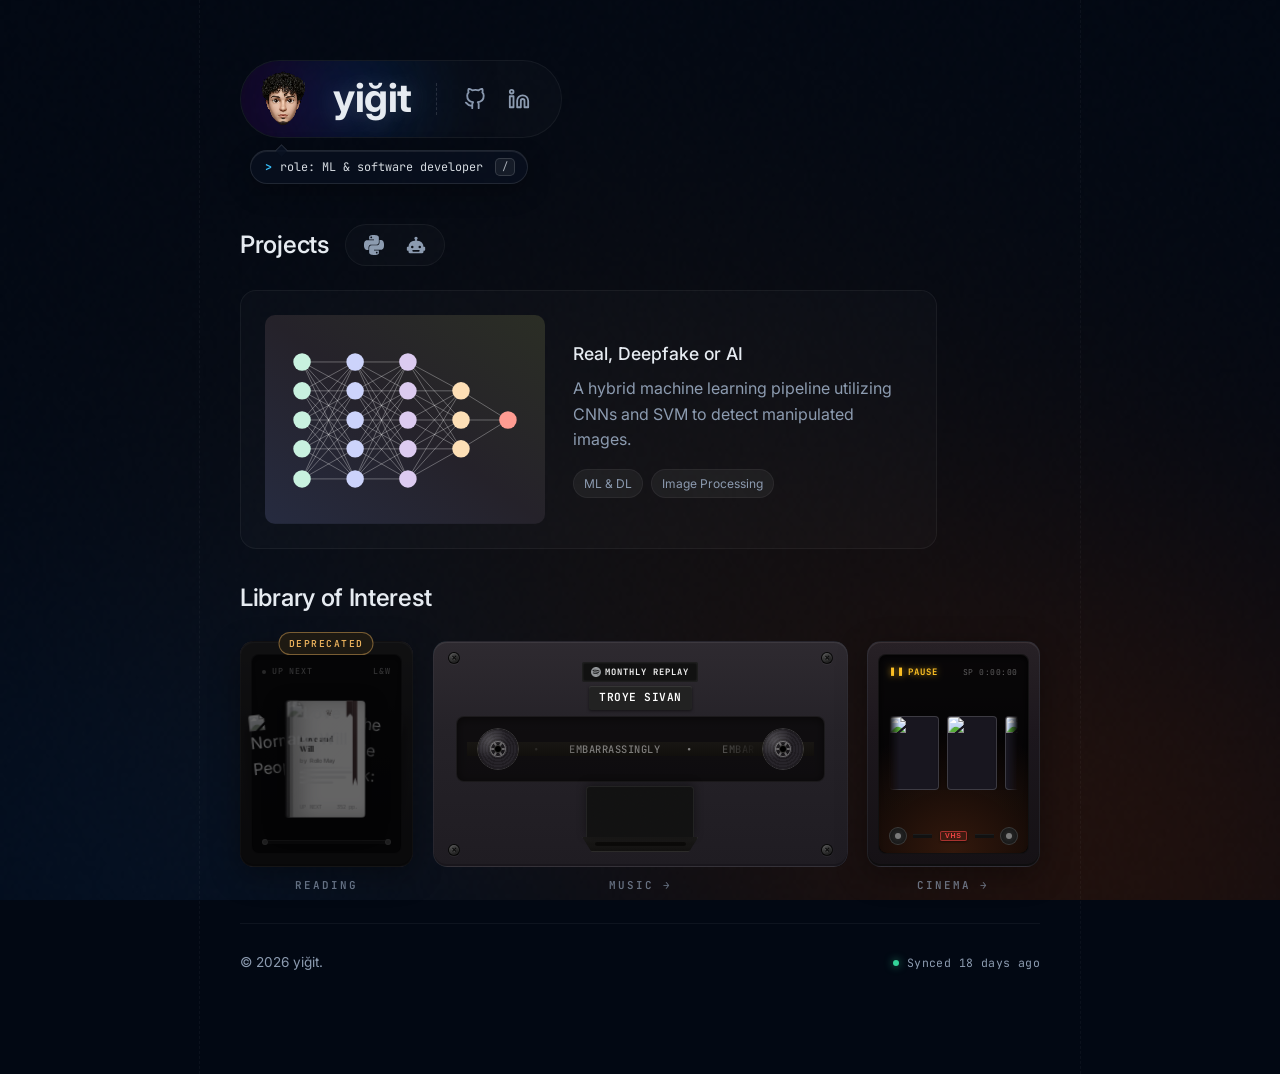
==== commit 558ea7de: "feat: add Memoji Q&A palette, lyric cycling, cinema ticket stubs, and detector telemetry" ====
--- a/index.html
+++ b/index.html
@@ -5,7 +5,7 @@
     <meta charset="UTF-8">
     <meta name="viewport" content="width=device-width, initial-scale=1.0">
     <title>yiğit | Portfolio</title>
-    <meta name="description" content="yiğit's portfolio: machine learning projects, plus live feeds of the music, films and books I'm into.">
+    <meta name="description" content="yiğit's portfolio: machine learning projects, plus live feeds of the music and films I'm into.">
     <link rel="canonical" href="https://simplyigit.me/">
     <link rel="icon" href="/favicon.ico" sizes="16x16 32x32 48x48">
     <link rel="icon" type="image/png" sizes="192x192" href="/images/icon-192.png">
@@ -14,7 +14,7 @@
     <meta property="og:type" content="website">
     <meta property="og:site_name" content="yiğit">
     <meta property="og:title" content="yiğit | Portfolio">
-    <meta property="og:description" content="yiğit's portfolio: machine learning projects, plus live feeds of the music, films and books I'm into.">
+    <meta property="og:description" content="yiğit's portfolio: machine learning projects, plus live feeds of the music and films I'm into.">
     <meta property="og:url" content="https://simplyigit.me/">
     <meta property="og:image" content="https://simplyigit.me/images/og/home.jpg">
     <meta property="og:image:width" content="1200">
@@ -28,9 +28,9 @@
     <link rel="dns-prefetch" href="https://wsrv.nl">
     <!-- Inter, JetBrains Mono & Playfair Display Fonts -->
     <link href="https://fonts.googleapis.com/css2?family=Inter:wght@400;500;600;700&family=JetBrains+Mono:wght@400;500;600;700&family=Playfair+Display:ital,wght@0,700;1,400&display=swap" rel="stylesheet">
-    <link rel="stylesheet" href="/assets/css/base.css?v=7.9">
-    <link rel="stylesheet" href="/assets/css/home.css?v=7.8">
-    <script src="/assets/js/vt-nav.js?v=7.11"></script>
+    <link rel="stylesheet" href="/assets/css/base.css?v=7.10">
+    <link rel="stylesheet" href="/assets/css/home.css?v=7.10">
+    <script src="/assets/js/vt-nav.js?v=7.12"></script>
     <script>window.__PREFETCH_DASHBOARD__ = fetch("/api/dashboard", { priority: "high" }).then(r => r.ok ? r.json() : null).catch(() => null);</script>
     <!-- In <head> and render-blocking: the first frame already holds the content that page
          transitions morph into (deferred like every module script, so it still runs after parsing) -->
@@ -41,7 +41,7 @@
     <link rel="modulepreload" href="/assets/js/modules/music-text.js">
     <link rel="modulepreload" href="/assets/js/modules/preview-player.js">
     <link rel="modulepreload" href="/assets/js/modules/genie-morph.js">
-    <script type="module" src="/assets/js/pages/index.js?v=7.13" blocking="render"></script>
+    <script type="module" src="/assets/js/pages/index.js?v=7.16" blocking="render"></script>
 </head>
 
 <body>
@@ -56,7 +56,9 @@
             <div class="social-tube unified-hero-tube">
                 <div class="hero-glow-1"></div>
                 <div class="hero-glow-2"></div>
-                <img src="/images/pp.webp" alt="Memoji" class="avatar-memoji" fetchpriority="high" width="52" height="52">
+                <button type="button" class="memoji-trigger" id="memoji-trigger" aria-label="Ask yiğit — open quick Q&A palette" aria-haspopup="dialog" aria-keyshortcuts="/" title="Ask me anything (press /)">
+                    <img src="/images/pp.webp" alt="" class="avatar-memoji" fetchpriority="high" width="52" height="52">
+                </button>
                 <h1 class="gradient-text hero-name">yiğit</h1>
 
                 <div class="hero-social-divider">
@@ -69,7 +71,7 @@
                             </path>
                         </svg>
                     </a>
-                    <a href="https://linkedin.com/in/yiğit-erdem" target="_blank" rel="noopener noreferrer"
+                    <a href="https://www.linkedin.com/in/yi%C4%9Fit-erdem/" target="_blank" rel="noopener noreferrer"
                         class="social-icon linkedin" aria-label="LinkedIn">
                         <svg viewBox="0 0 24 24" width="22" height="22" stroke="currentColor" stroke-width="2"
                             fill="none" stroke-linecap="round" stroke-linejoin="round" aria-hidden="true" focusable="false">
@@ -81,6 +83,11 @@
                     </a>
                 </div>
             </div>
+            <button type="button" class="memoji-bubble" id="memoji-bubble" aria-haspopup="dialog" aria-keyshortcuts="/" title="Click or press / to ask me anything">
+                <span class="memoji-bubble-caret" aria-hidden="true">&gt;</span>
+                <span class="memoji-bubble-text" id="memoji-bubble-text" aria-live="polite">role: ML &amp; software developer</span>
+                <kbd class="memoji-bubble-key" aria-hidden="true">/</kbd>
+            </button>
         </header>
 
         <main>
--- a/assets/css/base.css
+++ b/assets/css/base.css
@@ -359,8 +359,7 @@
     position: relative;
 }
 
-.spotify-track-card,
-.classical-book-card {
+.spotify-track-card {
     text-decoration: none !important;
     color: inherit !important;
 }
@@ -512,14 +511,12 @@
 }
 
 .glass-card:focus-visible,
-.classical-book-card:focus-visible,
 .filmstrip-card:focus-visible,
 .strip-card:focus-visible,
 .watchlist-card:focus-visible,
 .spotify-track-card:focus-visible,
 .lib-nav-item:focus-visible,
 .music-tab-btn:focus-visible,
-.reading-shelf-btn:focus-visible,
 .detector-sample-btn:focus-visible,
 .social-icon:focus-visible {
     outline: 2px solid rgba(255, 255, 255, 0.5);
--- a/assets/css/home.css
+++ b/assets/css/home.css
@@ -1556,9 +1556,6 @@
     }
 }
 
-  /* Filmstrip reel decoration */
-  .filmstrip { display: flex; align-items: center; gap: 4px; margin-bottom: 14px; }
-
 @media (prefers-reduced-motion: reduce) {
     .spool-inner,
     .cassette-song-marquee {
@@ -2003,3 +2000,346 @@
         animation: none !important;
     }
 }
+
+/* ======================== */
+/*   LIVING MEMOJI & Q&A    */
+/* ======================== */
+
+.home-hero {
+    display: flex;
+    flex-direction: column;
+    align-items: flex-start;
+    gap: 12px;
+}
+
+.memoji-trigger {
+    position: relative;
+    display: inline-flex;
+    align-items: center;
+    justify-content: center;
+    padding: 0;
+    margin: 0;
+    border: none;
+    background: none;
+    border-radius: 50%;
+    cursor: pointer;
+    flex-shrink: 0;
+    z-index: 1;
+    transition: transform 0.25s cubic-bezier(0.22, 1, 0.36, 1);
+}
+
+.memoji-trigger:hover {
+    transform: scale(1.06);
+}
+
+.memoji-trigger:focus-visible {
+    outline: 2px solid rgba(56, 189, 248, 0.85);
+    outline-offset: 4px;
+}
+
+.memoji-bubble {
+    position: relative;
+    display: inline-flex;
+    align-items: center;
+    gap: 8px;
+    max-width: min(100%, 520px);
+    padding: 7px 12px 7px 14px;
+    margin-left: 10px;
+    border-radius: 999px;
+    border: 1px solid rgba(255, 255, 255, 0.1);
+    background: rgba(10, 18, 34, 0.62);
+    backdrop-filter: blur(14px);
+    -webkit-backdrop-filter: blur(14px);
+    color: var(--text-primary);
+    font-family: 'JetBrains Mono', ui-monospace, monospace;
+    font-size: 0.74rem;
+    line-height: 1.35;
+    cursor: pointer;
+    text-align: left;
+    box-shadow: 0 8px 24px rgba(0, 0, 0, 0.28), inset 0 1px 0 rgba(255, 255, 255, 0.08);
+    transition: border-color 0.25s ease, background 0.25s ease, transform 0.25s ease;
+}
+
+.memoji-bubble::before {
+    content: '';
+    position: absolute;
+    top: -5px;
+    left: 26px;
+    width: 8px;
+    height: 8px;
+    background: rgba(10, 18, 34, 0.82);
+    border-top: 1px solid rgba(255, 255, 255, 0.12);
+    border-left: 1px solid rgba(255, 255, 255, 0.12);
+    transform: rotate(45deg);
+    pointer-events: none;
+}
+
+.memoji-bubble:hover,
+.memoji-bubble:focus-visible {
+    border-color: rgba(56, 189, 248, 0.45);
+    background: rgba(14, 26, 48, 0.78);
+    transform: translateY(-1px);
+}
+
+.memoji-bubble:focus-visible {
+    outline: 2px solid rgba(56, 189, 248, 0.85);
+    outline-offset: 2px;
+}
+
+.memoji-bubble-caret {
+    color: #38bdf8;
+    font-weight: 700;
+    flex-shrink: 0;
+}
+
+.memoji-bubble-text {
+    color: rgba(230, 235, 241, 0.92);
+    overflow: hidden;
+    text-overflow: ellipsis;
+    white-space: nowrap;
+    min-width: 0;
+    transition: opacity 0.18s ease, transform 0.18s ease;
+}
+
+.memoji-bubble-text.is-switching {
+    opacity: 0;
+    transform: translateY(-2px);
+}
+
+.memoji-bubble-key {
+    flex-shrink: 0;
+    margin-left: 4px;
+    padding: 1px 6px;
+    border-radius: 5px;
+    border: 1px solid rgba(255, 255, 255, 0.14);
+    background: rgba(255, 255, 255, 0.06);
+    color: rgba(230, 235, 241, 0.72);
+    font-family: inherit;
+    font-size: 0.66rem;
+    line-height: 1.3;
+}
+
+@media (hover: none) {
+    .memoji-bubble-key {
+        display: none;
+    }
+}
+
+/* Native <dialog> "Ask yiğit" prompt palette */
+.memoji-dialog {
+    padding: 0;
+    border: 1px solid rgba(255, 255, 255, 0.12);
+    border-radius: 18px;
+    background: rgba(6, 12, 26, 0.9);
+    backdrop-filter: blur(22px);
+    -webkit-backdrop-filter: blur(22px);
+    color: var(--text-primary);
+    width: min(92vw, 560px);
+    max-width: 560px;
+    box-shadow: 0 28px 80px rgba(0, 0, 0, 0.65), inset 0 1px 0 rgba(255, 255, 255, 0.1);
+    overflow: hidden;
+}
+
+.memoji-dialog::backdrop {
+    background: rgba(2, 8, 19, 0.68);
+    backdrop-filter: blur(6px);
+    -webkit-backdrop-filter: blur(6px);
+}
+
+.memoji-dialog-shell {
+    display: flex;
+    flex-direction: column;
+}
+
+.memoji-dialog-header {
+    display: flex;
+    align-items: center;
+    justify-content: space-between;
+    padding: 14px 16px 10px;
+    border-bottom: 1px solid rgba(255, 255, 255, 0.07);
+}
+
+.memoji-dialog-brand {
+    display: inline-flex;
+    align-items: center;
+    gap: 10px;
+}
+
+.memoji-dialog-avatar {
+    border-radius: 50%;
+    display: block;
+}
+
+.memoji-dialog-title {
+    font-family: 'JetBrains Mono', ui-monospace, monospace;
+    font-size: 0.82rem;
+    font-weight: 600;
+    color: var(--text-primary);
+    letter-spacing: 0.4px;
+}
+
+.memoji-dialog-close {
+    background: rgba(255, 255, 255, 0.05);
+    border: 1px solid rgba(255, 255, 255, 0.12);
+    border-radius: 7px;
+    padding: 4px 8px;
+    color: rgba(230, 235, 241, 0.78);
+    font-family: 'JetBrains Mono', ui-monospace, monospace;
+    font-size: 0.66rem;
+    cursor: pointer;
+    transition: background 0.2s ease, border-color 0.2s ease;
+}
+
+.memoji-dialog-close:hover,
+.memoji-dialog-close:focus-visible {
+    background: rgba(255, 255, 255, 0.12);
+    border-color: rgba(56, 189, 248, 0.5);
+    color: #fff;
+}
+
+.memoji-dialog-search-wrap {
+    display: flex;
+    align-items: center;
+    gap: 10px;
+    padding: 11px 16px;
+    border-bottom: 1px solid rgba(255, 255, 255, 0.07);
+}
+
+.memoji-prompt-caret {
+    font-family: 'JetBrains Mono', ui-monospace, monospace;
+    color: #38bdf8;
+    font-weight: 700;
+    font-size: 0.9rem;
+}
+
+.memoji-dialog-search {
+    flex: 1;
+    background: transparent;
+    border: none;
+    outline: none;
+    color: var(--text-primary);
+    font-family: 'Inter', -apple-system, sans-serif;
+    font-size: 0.9rem;
+}
+
+.memoji-dialog-search::placeholder {
+    color: rgba(140, 155, 176, 0.85);
+}
+
+.memoji-prompt-list {
+    list-style: none;
+    margin: 0;
+    padding: 8px;
+    max-height: 220px;
+    overflow-y: auto;
+    display: flex;
+    flex-direction: column;
+    gap: 4px;
+}
+
+.memoji-prompt-btn {
+    width: 100%;
+    display: flex;
+    align-items: center;
+    gap: 9px;
+    padding: 9px 12px;
+    border: 1px solid transparent;
+    border-radius: 10px;
+    background: transparent;
+    color: rgba(230, 235, 241, 0.82);
+    font-family: 'Inter', -apple-system, sans-serif;
+    font-size: 0.85rem;
+    text-align: left;
+    cursor: pointer;
+    transition: background 0.15s ease, border-color 0.15s ease, color 0.15s ease;
+}
+
+.memoji-prompt-bullet {
+    font-family: 'JetBrains Mono', ui-monospace, monospace;
+    color: rgba(56, 189, 248, 0.55);
+    font-size: 0.78rem;
+}
+
+.memoji-prompt-btn:hover,
+.memoji-prompt-btn.is-active {
+    background: rgba(56, 189, 248, 0.1);
+    border-color: rgba(56, 189, 248, 0.28);
+    color: #ffffff;
+}
+
+.memoji-prompt-btn.is-active .memoji-prompt-bullet {
+    color: #38bdf8;
+}
+
+.memoji-answer-pane {
+    padding: 14px 18px 18px;
+    border-top: 1px solid rgba(255, 255, 255, 0.08);
+    background: rgba(255, 255, 255, 0.025);
+}
+
+.memoji-answer-kicker {
+    font-family: 'JetBrains Mono', ui-monospace, monospace;
+    font-size: 0.7rem;
+    color: #38bdf8;
+    margin-bottom: 6px;
+}
+
+.memoji-answer-text,
+.memoji-answer-empty {
+    margin: 0;
+    font-size: 0.88rem;
+    line-height: 1.55;
+    color: rgba(230, 235, 241, 0.92);
+}
+
+.memoji-answer-empty {
+    color: var(--text-secondary);
+}
+
+.memoji-answer-links {
+    display: flex;
+    flex-wrap: wrap;
+    gap: 10px;
+    margin-top: 12px;
+}
+
+.memoji-answer-link {
+    display: inline-flex;
+    align-items: center;
+    padding: 6px 12px;
+    border-radius: 999px;
+    border: 1px solid rgba(56, 189, 248, 0.35);
+    background: rgba(56, 189, 248, 0.1);
+    color: #e0f2fe;
+    text-decoration: none;
+    font-family: 'JetBrains Mono', ui-monospace, monospace;
+    font-size: 0.74rem;
+    transition: background 0.2s ease, border-color 0.2s ease;
+}
+
+.memoji-answer-link:hover,
+.memoji-answer-link:focus-visible {
+    background: rgba(56, 189, 248, 0.2);
+    border-color: rgba(56, 189, 248, 0.7);
+    color: #ffffff;
+}
+
+@media screen and (max-width: 600px) {
+    .memoji-bubble {
+        margin-left: 4px;
+        font-size: 0.7rem;
+        padding: 6px 12px;
+    }
+
+    .memoji-bubble::before {
+        left: 20px;
+    }
+}
+
+@media (prefers-reduced-motion: reduce) {
+    .memoji-trigger,
+    .memoji-bubble,
+    .memoji-bubble-text {
+        transition: none;
+    }
+}
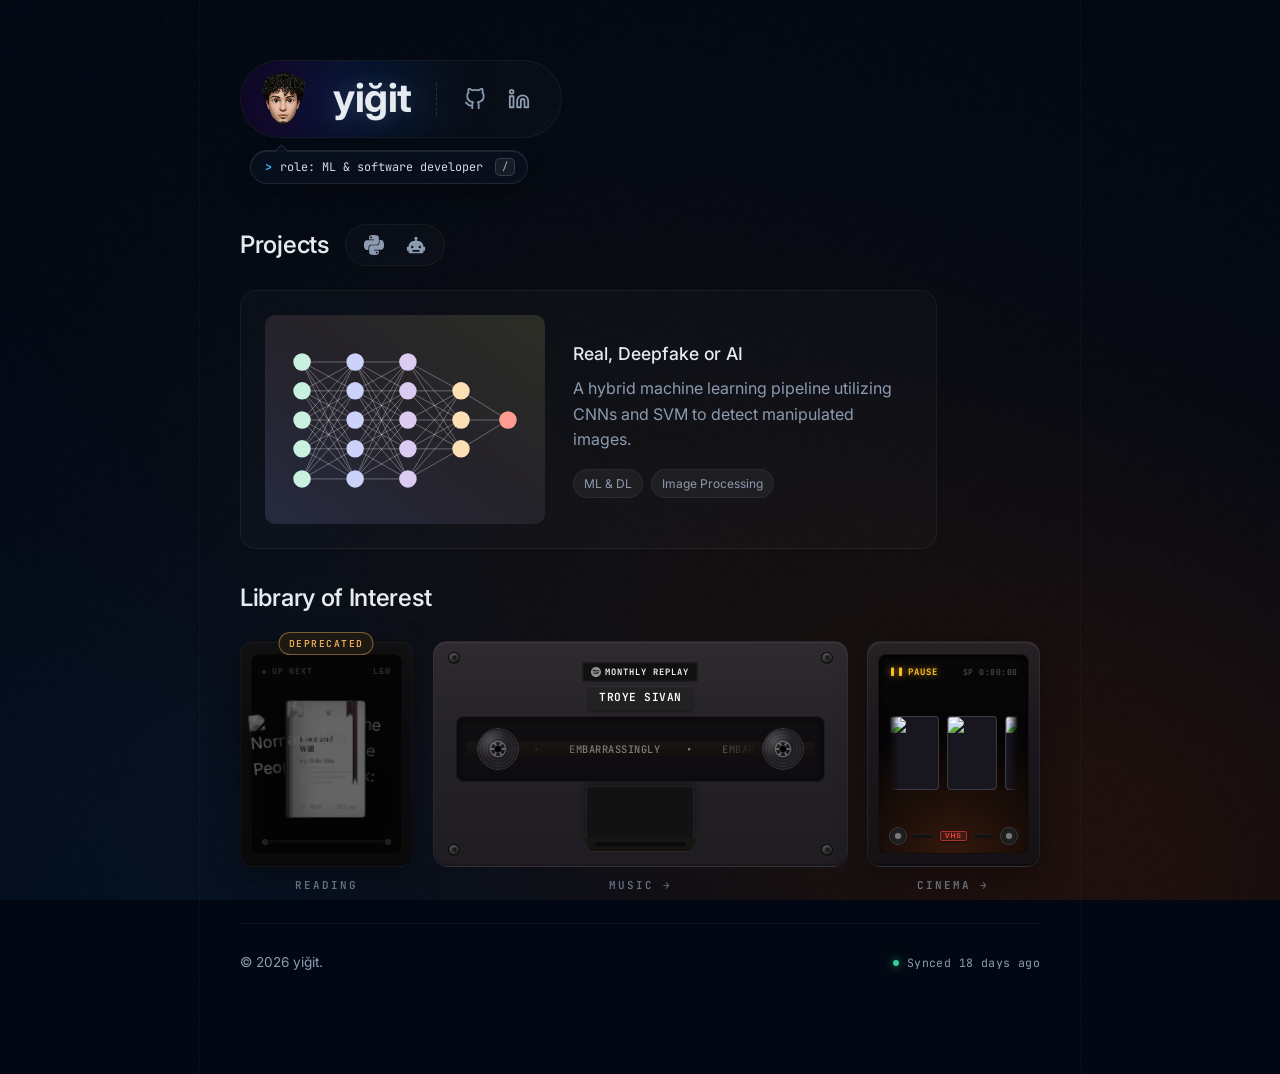
==== commit 7d846565: "perf(fonts): metric-matched Inter fallback to remove font-swap layout shifts Text laid out in the sy" ====
--- a/index.html
+++ b/index.html
@@ -28,8 +28,8 @@
     <link rel="dns-prefetch" href="https://wsrv.nl">
     <!-- Inter, JetBrains Mono & Playfair Display Fonts -->
     <link href="https://fonts.googleapis.com/css2?family=Inter:wght@400;500;600;700&family=JetBrains+Mono:wght@400;500;600;700&family=Playfair+Display:ital,wght@0,700;1,400&display=swap" rel="stylesheet">
-    <link rel="stylesheet" href="/assets/css/base.css?v=7.10">
-    <link rel="stylesheet" href="/assets/css/home.css?v=7.10">
+    <link rel="stylesheet" href="/assets/css/base.css?v=7.11">
+    <link rel="stylesheet" href="/assets/css/home.css?v=7.11">
     <script src="/assets/js/vt-nav.js?v=7.12"></script>
     <script>window.__PREFETCH_DASHBOARD__ = fetch("/api/dashboard", { priority: "high" }).then(r => r.ok ? r.json() : null).catch(() => null);</script>
     <!-- In <head> and render-blocking: the first frame already holds the content that page
--- a/assets/css/base.css
+++ b/assets/css/base.css
@@ -1,3 +1,14 @@
+/* Arial (or its metric twin Liberation Sans) scaled to Inter's metrics: text laid out before Inter
+   arrives takes the same space, so the swap doesn't shift the layout (values as in next/font) */
+@font-face {
+    font-family: 'Inter Fallback';
+    src: local('Arial'), local('ArialMT'), local('Liberation Sans'), local('Helvetica Neue'), local('Helvetica');
+    size-adjust: 107.12%;
+    ascent-override: 90.44%;
+    descent-override: 22.52%;
+    line-gap-override: 0%;
+}
+
 :root {
     --bg-color: #020813;
     --text-primary: #e6ebf1;
@@ -34,7 +45,7 @@
 body {
     background-color: transparent;
     color: var(--text-primary);
-    font-family: 'Inter', -apple-system, BlinkMacSystemFont, "Segoe UI", Roboto, Helvetica, Arial, sans-serif;
+    font-family: 'Inter', 'Inter Fallback', -apple-system, BlinkMacSystemFont, "Segoe UI", Roboto, Helvetica, Arial, sans-serif;
     margin: 0;
     padding: 0;
     min-height: 100vh;
@@ -368,7 +379,7 @@
 /* Movies Layout Architecture */
 
   /* Section header */
-  .section-title { font-family: 'Inter', -apple-system, sans-serif; font-size: 1.3rem; font-weight: 550; letter-spacing: -0.3px; color: #e6ebf1; margin-bottom: 24px; }
+  .section-title { font-family: 'Inter', 'Inter Fallback', -apple-system, sans-serif; font-size: 1.3rem; font-weight: 550; letter-spacing: -0.3px; color: #e6ebf1; margin-bottom: 24px; }
 
 
 /* ======================================================== */
@@ -397,7 +408,7 @@
     padding: 8px 16px;
     border-radius: 50px;
     color: rgba(255, 255, 255, 0.5);
-    font-family: 'Inter', -apple-system, BlinkMacSystemFont, sans-serif;
+    font-family: 'Inter', 'Inter Fallback', -apple-system, BlinkMacSystemFont, sans-serif;
     font-size: 0.85rem;
     font-weight: 500;
     white-space: nowrap;
@@ -812,7 +823,7 @@
    stack matters: Inter's web subset has no arrow glyphs, so the → in the buttons comes from the
    first fallback, which must be the same font as on the other pages */
 .subpage-hero--serif .subpage-bar {
-    font-family: 'Inter', -apple-system, BlinkMacSystemFont, "Segoe UI", Roboto, Helvetica, Arial, sans-serif;
+    font-family: 'Inter', 'Inter Fallback', -apple-system, BlinkMacSystemFont, "Segoe UI", Roboto, Helvetica, Arial, sans-serif;
 }
 
 .subpage-hero--serif .subpage-title {
--- a/assets/css/home.css
+++ b/assets/css/home.css
@@ -434,7 +434,7 @@
 }
 
 .book-page-byline {
-    font-family: 'Inter', sans-serif;
+    font-family: 'Inter', 'Inter Fallback', sans-serif;
     font-size: 0.36rem;
     color: #78716c;
     margin-top: 1px;
@@ -2218,7 +2218,7 @@
     border: none;
     outline: none;
     color: var(--text-primary);
-    font-family: 'Inter', -apple-system, sans-serif;
+    font-family: 'Inter', 'Inter Fallback', -apple-system, sans-serif;
     font-size: 0.9rem;
 }
 
@@ -2247,7 +2247,7 @@
     border-radius: 10px;
     background: transparent;
     color: rgba(230, 235, 241, 0.82);
-    font-family: 'Inter', -apple-system, sans-serif;
+    font-family: 'Inter', 'Inter Fallback', -apple-system, sans-serif;
     font-size: 0.85rem;
     text-align: left;
     cursor: pointer;
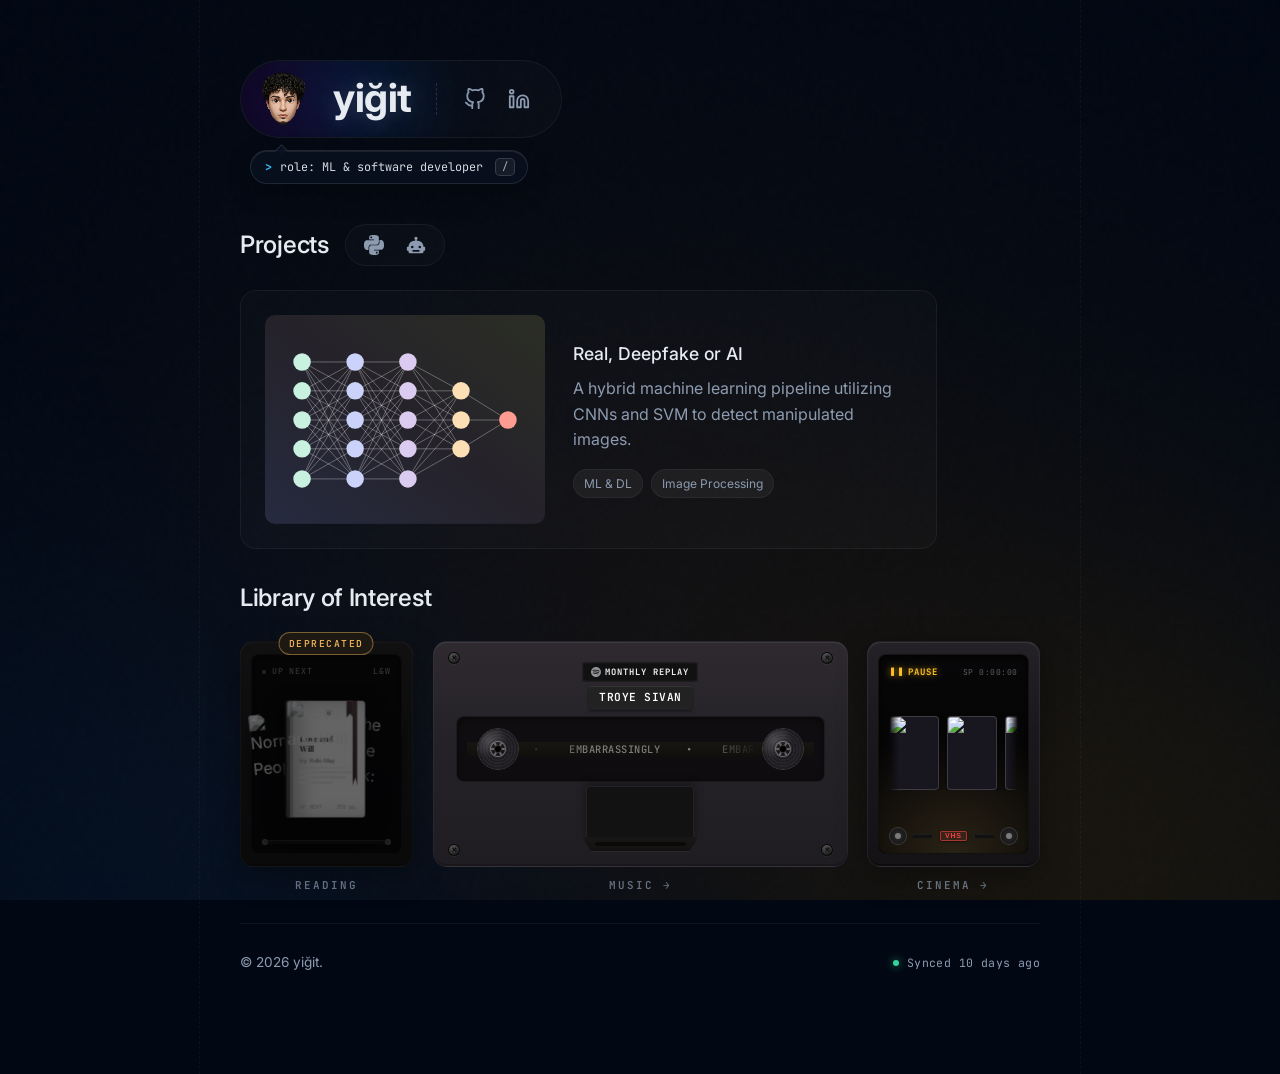
==== commit 3051c220: "perf(home): prewarm the Memoji palette before the first open The palette module and data/memoji-qa.j" ====
--- a/index.html
+++ b/index.html
@@ -28,7 +28,7 @@
     <link rel="dns-prefetch" href="https://wsrv.nl">
     <!-- Inter, JetBrains Mono & Playfair Display Fonts -->
     <link href="https://fonts.googleapis.com/css2?family=Inter:wght@400;500;600;700&family=JetBrains+Mono:wght@400;500;600;700&family=Playfair+Display:ital,wght@0,700;1,400&display=swap" rel="stylesheet">
-    <link rel="stylesheet" href="/assets/css/base.css?v=7.11">
+    <link rel="stylesheet" href="/assets/css/base.css?v=7.12">
     <link rel="stylesheet" href="/assets/css/home.css?v=7.11">
     <script src="/assets/js/vt-nav.js?v=7.12"></script>
     <script>window.__PREFETCH_DASHBOARD__ = fetch("/api/dashboard", { priority: "high" }).then(r => r.ok ? r.json() : null).catch(() => null);</script>
@@ -41,7 +41,7 @@
     <link rel="modulepreload" href="/assets/js/modules/music-text.js">
     <link rel="modulepreload" href="/assets/js/modules/preview-player.js">
     <link rel="modulepreload" href="/assets/js/modules/genie-morph.js">
-    <script type="module" src="/assets/js/pages/index.js?v=7.16" blocking="render"></script>
+    <script type="module" src="/assets/js/pages/index.js?v=7.17" blocking="render"></script>
 </head>
 
 <body>
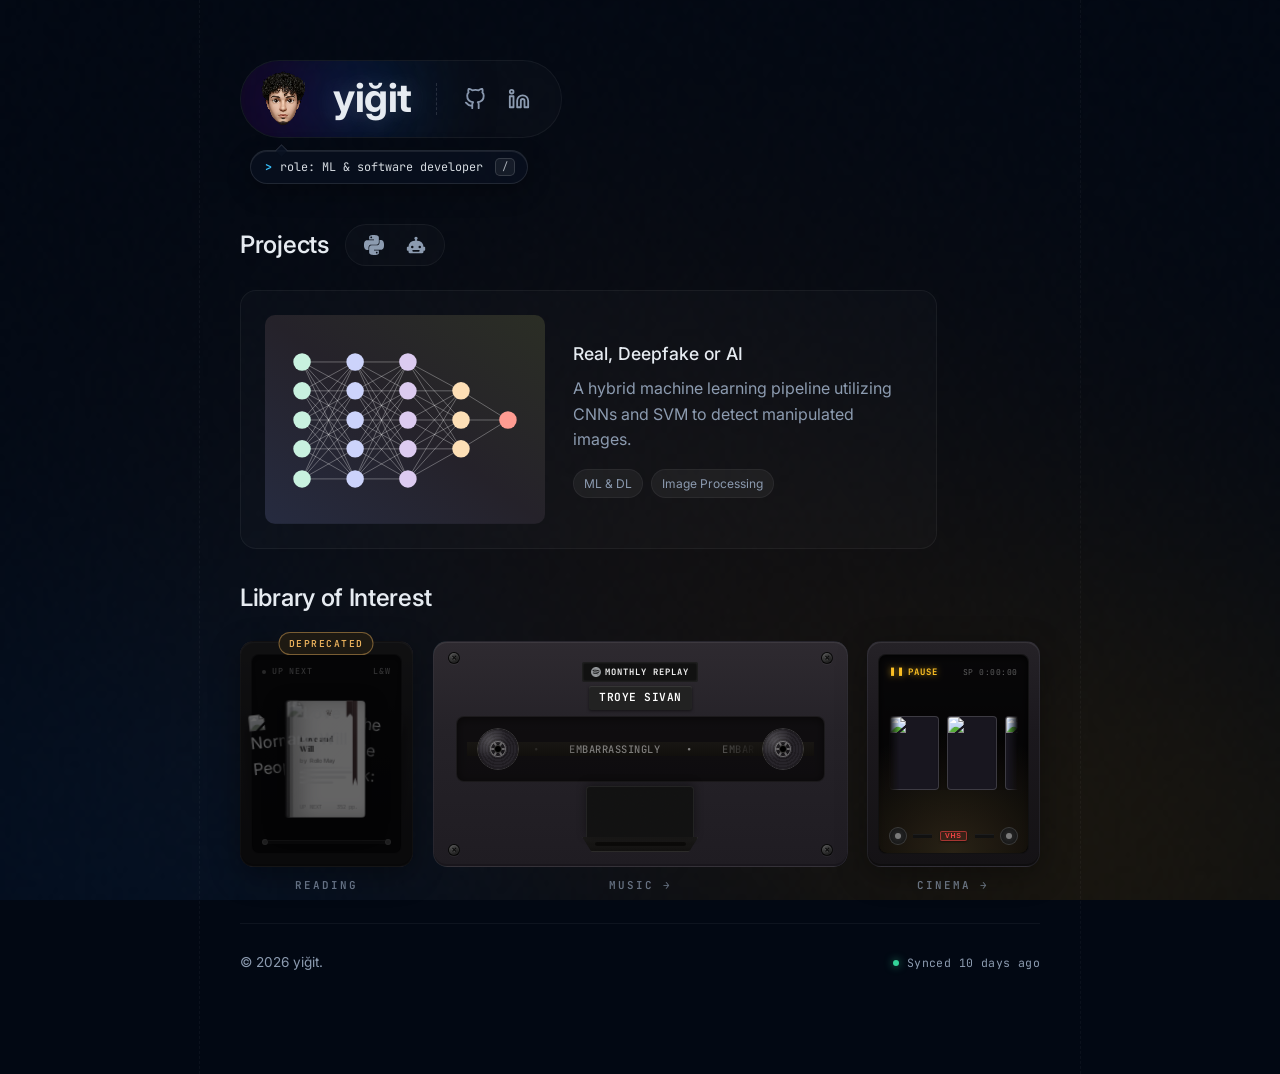
==== commit a43789fe: "perf(nav): load the Genie warp only for pages that arrive through it genie-morph.js (16 KB) was stat" ====
--- a/index.html
+++ b/index.html
@@ -30,7 +30,7 @@
     <link href="https://fonts.googleapis.com/css2?family=Inter:wght@400;500;600;700&family=JetBrains+Mono:wght@400;500;600;700&family=Playfair+Display:ital,wght@0,700;1,400&display=swap" rel="stylesheet">
     <link rel="stylesheet" href="/assets/css/base.css?v=7.12">
     <link rel="stylesheet" href="/assets/css/home.css?v=7.11">
-    <script src="/assets/js/vt-nav.js?v=7.12"></script>
+    <script src="/assets/js/vt-nav.js?v=7.13"></script>
     <script>window.__PREFETCH_DASHBOARD__ = fetch("/api/dashboard", { priority: "high" }).then(r => r.ok ? r.json() : null).catch(() => null);</script>
     <!-- In <head> and render-blocking: the first frame already holds the content that page
          transitions morph into (deferred like every module script, so it still runs after parsing) -->
@@ -40,8 +40,7 @@
     <link rel="modulepreload" href="/assets/js/modules/live-data.js">
     <link rel="modulepreload" href="/assets/js/modules/music-text.js">
     <link rel="modulepreload" href="/assets/js/modules/preview-player.js">
-    <link rel="modulepreload" href="/assets/js/modules/genie-morph.js">
-    <script type="module" src="/assets/js/pages/index.js?v=7.17" blocking="render"></script>
+    <script type="module" src="/assets/js/pages/index.js?v=7.18" blocking="render"></script>
 </head>
 
 <body>
--- a/assets/css/base.css
+++ b/assets/css/base.css
@@ -215,7 +215,22 @@
     display: flex;
 }
 
+/* The pointer spotlight below, written on every mousemove (initGlassParallax). Registered as
+   non-inheriting, so a move restyles the card and its ::before only, not every element inside it;
+   the ::before takes the card's value explicitly. */
+@property --mouse-x {
+    syntax: '*';
+    inherits: false;
+}
+
+@property --mouse-y {
+    syntax: '*';
+    inherits: false;
+}
+
 .glass-card::before {
+    --mouse-x: inherit;
+    --mouse-y: inherit;
     content: '';
     position: absolute;
     top: 0;
